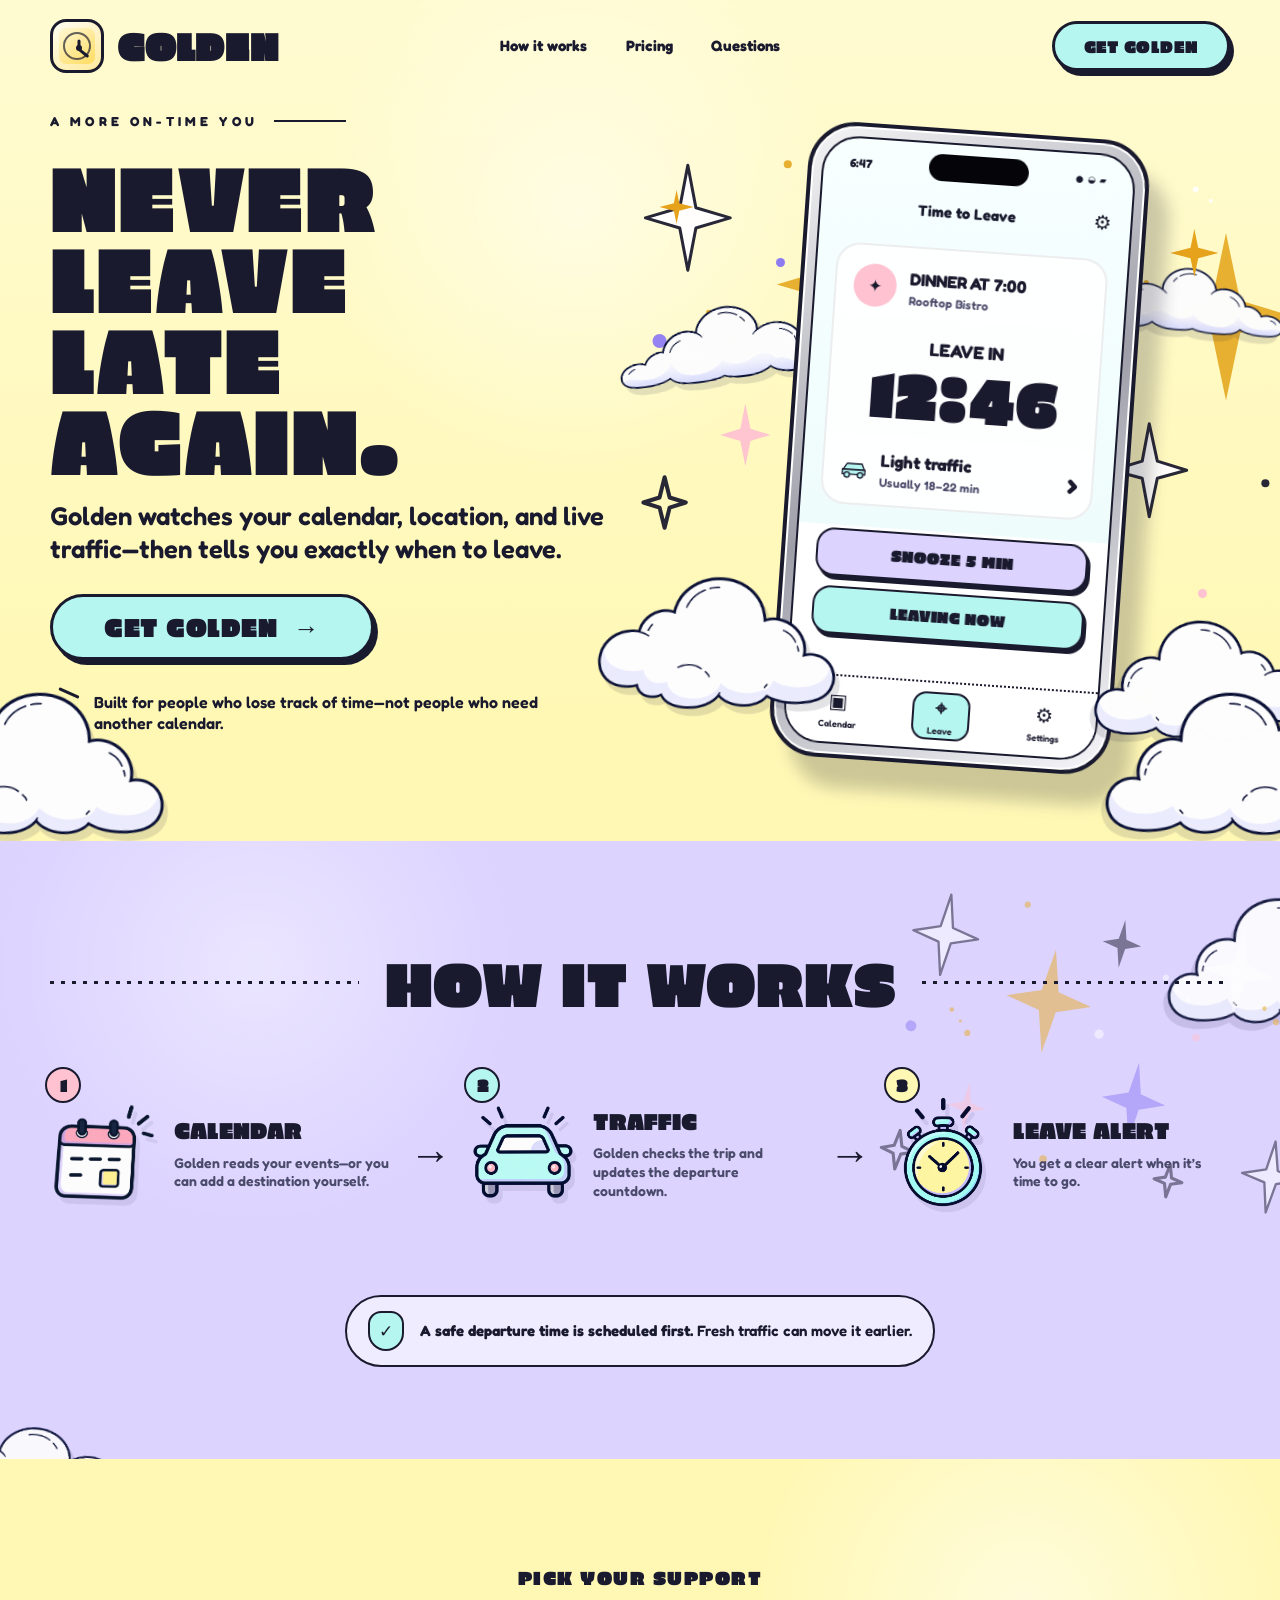
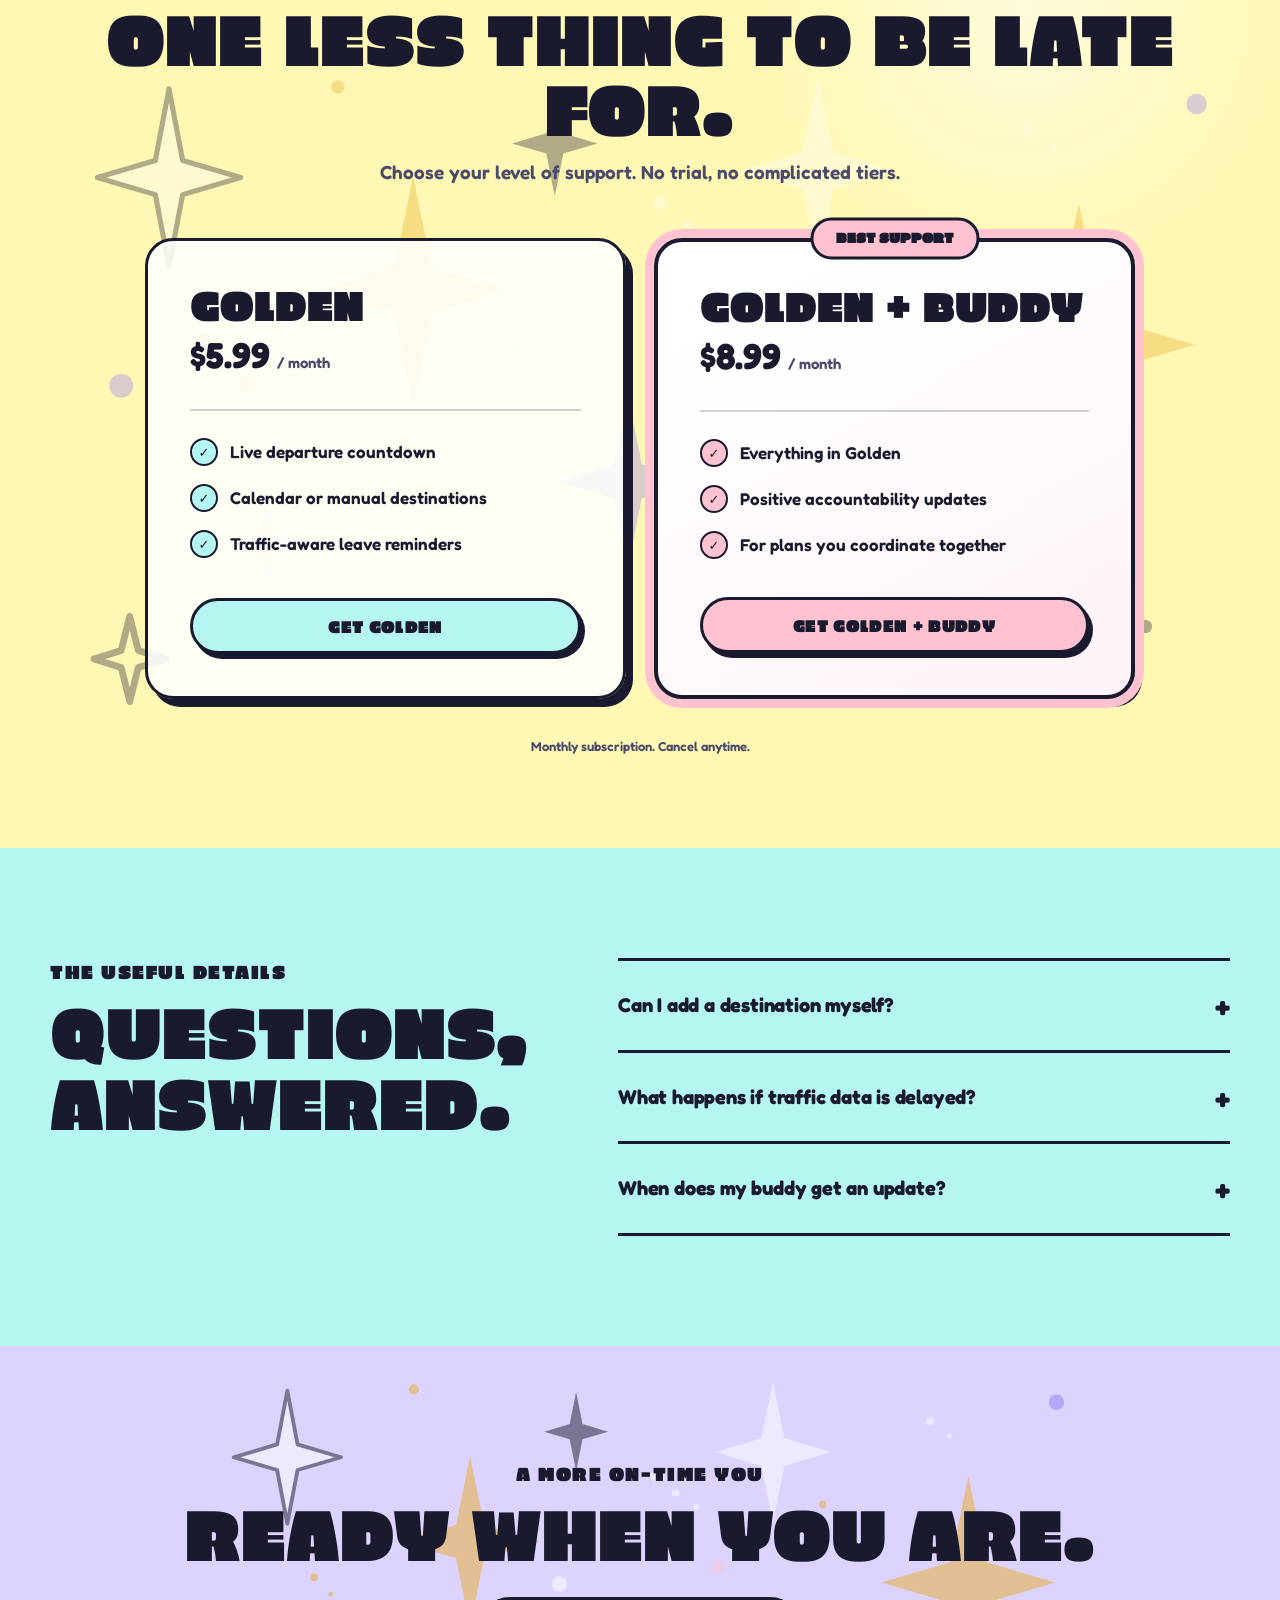
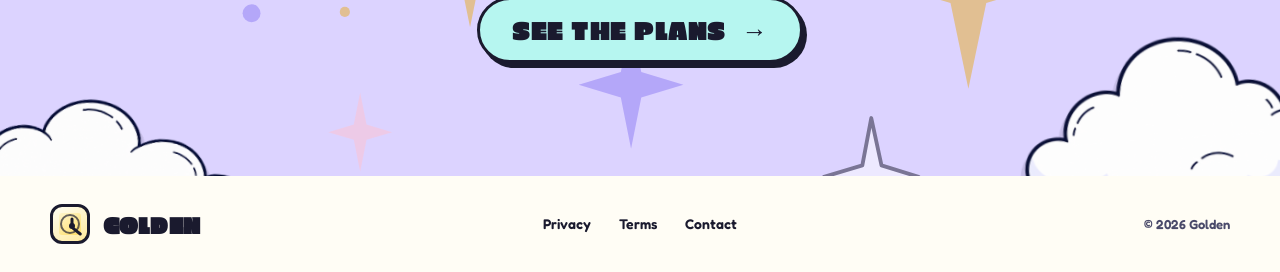
==== index.html @ 38d4b63b "Launch redesigned Golden website with web checkout" ====
<!doctype html>
<html lang="en">
  <head>
    <meta charset="UTF-8" />
    <meta name="viewport" content="width=device-width, initial-scale=1" />
    <meta
      name="description"
      content="Golden watches your calendar, location, and live traffic—then tells you exactly when to leave."
    />
    <meta name="theme-color" content="#fff8b5" />
    <meta property="og:title" content="Golden — Never leave late again" />
    <meta
      property="og:description"
      content="A live departure countdown built for people who lose track of time."
    />
    <title>Golden — Never leave late again</title>

    <link rel="preconnect" href="https://fonts.googleapis.com" />
    <link rel="preconnect" href="https://fonts.gstatic.com" crossorigin />
    <link
      href="https://fonts.googleapis.com/css2?family=Erica+One&amp;family=Fredoka:wght@500;600;700&amp;display=swap"
      rel="stylesheet"
    />
    <link rel="stylesheet" href="styles.css" />
  </head>

  <body>
    <a class="skip-link" href="#main">Skip to content</a>

    <header class="hero" id="top">
      <nav class="nav shell" aria-label="Primary navigation">
        <a class="brand" href="#top" aria-label="Golden home">
          <span class="brand-mark" aria-hidden="true">
            <span class="brand-hand brand-hand--hour"></span>
            <span class="brand-hand brand-hand--minute"></span>
            <span class="brand-pin"></span>
          </span>
          <span>Golden</span>
        </a>

        <div class="nav-links">
          <a href="#how">How it works</a>
          <a href="#pricing">Pricing</a>
          <a href="#questions">Questions</a>
        </div>

        <a class="button button--small button--mint" href="#pricing">Get Golden</a>
      </nav>

      <div class="hero-layout shell">
        <div class="hero-copy">
          <p class="eyebrow"><span>A more on-time you</span></p>
          <h1>Never leave<br />late again.</h1>
          <p class="hero-deck">
            Golden watches your calendar, location, and live traffic—then tells you exactly when to leave.
          </p>
          <a class="button button--hero button--mint" href="#pricing">
            Get Golden <span aria-hidden="true">→</span>
          </a>
          <p class="hero-note">
            Built for people who lose track of time—not people who need another calendar.
          </p>
        </div>

        <div class="phone-stage" aria-label="Golden departure countdown preview">
          <img class="sparkle-art sparkle-art--hero" src="assets/golden-sparkles.svg" alt="" aria-hidden="true" />
          <span class="spark spark--one" aria-hidden="true"></span>
          <span class="spark spark--two" aria-hidden="true"></span>
          <span class="spark spark--three" aria-hidden="true"></span>
          <span class="spark spark--four" aria-hidden="true"></span>
          <span class="dot dot--one" aria-hidden="true"></span>
          <span class="dot dot--two" aria-hidden="true"></span>

          <img class="cloud-art cloud-art--behind-left" src="assets/mock-cloud-wide.png" alt="" aria-hidden="true" />
          <img class="cloud-art cloud-art--behind-right" src="assets/mock-cloud-wide.png" alt="" aria-hidden="true" />

          <div class="phone">
            <div class="phone-shell">
              <div class="phone-screen">
                <div class="dynamic-island" aria-hidden="true"></div>
                <div class="status-row">
                  <span>6:47</span>
                  <span class="status-icons" aria-hidden="true">● ◒ ▰</span>
                </div>
                <div class="app-title-row">
                  <span></span>
                  <strong>Time to Leave</strong>
                  <span class="gear" aria-hidden="true">⚙</span>
                </div>

                <div class="event-row">
                  <span class="event-icon" aria-hidden="true">✦</span>
                  <span>
                    <strong>Dinner at 7:00</strong>
                    <small>Rooftop Bistro</small>
                  </span>
                </div>

                <div class="countdown">
                  <span>Leave in</span>
                  <strong>12:46</strong>
                </div>

                <div class="traffic-row">
                  <svg viewBox="0 0 48 32" aria-hidden="true">
                    <path d="M8 18h32l-4-9H14l-6 9Z" />
                    <path d="M7 18h34v7H7z" />
                    <circle cx="14" cy="26" r="4" />
                    <circle cx="34" cy="26" r="4" />
                  </svg>
                  <span><strong>Light traffic</strong><small>Usually 18–22 min</small></span>
                  <b aria-hidden="true">›</b>
                </div>

                <button class="phone-action phone-action--lavender" type="button">Snooze 5 min</button>
                <button class="phone-action phone-action--mint" type="button">Leaving now</button>

                <div class="app-tabs" aria-hidden="true">
                  <span>▣<small>Calendar</small></span>
                  <span class="active">⌖<small>Leave</small></span>
                  <span>⚙<small>Settings</small></span>
                </div>
              </div>
            </div>
          </div>

          <img class="cloud-art cloud-art--front-left" src="assets/mock-cloud-puffy.png" alt="" aria-hidden="true" />
          <img class="cloud-art cloud-art--front-right" src="assets/mock-cloud-puffy.png" alt="" aria-hidden="true" />
        </div>
      </div>

      <img class="cloud-art cloud-art--hero-edge-left" src="assets/mock-cloud-puffy.png" alt="" aria-hidden="true" />
      <img class="cloud-art cloud-art--hero-edge-right" src="assets/mock-cloud-puffy.png" alt="" aria-hidden="true" />
      <img class="cloud-bank cloud-bank--hero" src="assets/mock-cloud-bank.png" alt="" aria-hidden="true" />
    </header>

    <main id="main">
      <section class="how" id="how" aria-labelledby="how-title">
        <img class="sparkle-art sparkle-art--how" src="assets/golden-sparkles.svg" alt="" aria-hidden="true" />
        <img class="cloud-art cloud-art--how-left" src="assets/mock-cloud-wide.png" alt="" aria-hidden="true" />
        <img class="cloud-art cloud-art--how-right" src="assets/mock-cloud-puffy.png" alt="" aria-hidden="true" />
        <div class="shell">
          <div class="section-heading">
            <span class="rule"></span>
            <h2 id="how-title">How it works</h2>
            <span class="rule"></span>
          </div>

          <div class="timeline">
            <article class="timeline-step">
              <span class="step-number step-number--pink">1</span>
              <img class="step-icon" src="assets/how-calendar.png" alt="" aria-hidden="true" />
              <div>
                <h3>Calendar</h3>
                <p>Golden reads your events—or you can add a destination yourself.</p>
              </div>
            </article>

            <span class="timeline-arrow" aria-hidden="true">→</span>

            <article class="timeline-step">
              <span class="step-number step-number--mint">2</span>
              <img class="step-icon" src="assets/how-traffic.png" alt="" aria-hidden="true" />
              <div>
                <h3>Traffic</h3>
                <p>Golden checks the trip and updates the departure countdown.</p>
              </div>
            </article>

            <span class="timeline-arrow" aria-hidden="true">→</span>

            <article class="timeline-step">
              <span class="step-number step-number--yellow">3</span>
              <img class="step-icon" src="assets/how-leave-alert.png" alt="" aria-hidden="true" />
              <div>
                <h3>Leave alert</h3>
                <p>You get a clear alert when it’s time to go.</p>
              </div>
            </article>
          </div>

          <div class="safety-note">
            <span class="shield" aria-hidden="true">✓</span>
            <p><strong>A safe departure time is scheduled first.</strong> Fresh traffic can move it earlier.</p>
          </div>
        </div>
      </section>

      <section class="pricing" id="pricing" aria-labelledby="pricing-title">
        <img class="sparkle-art sparkle-art--pricing" src="assets/golden-sparkles.svg" alt="" aria-hidden="true" />
        <div class="shell">
          <p class="section-kicker">Pick your support</p>
          <h2 id="pricing-title">One less thing to be late for.</h2>
          <p class="pricing-intro">Choose your level of support. No trial, no complicated tiers.</p>

          <div class="plans">
            <article class="plan">
              <div>
                <p class="plan-name">Golden</p>
                <p class="plan-price"><strong>$5.99</strong><span>/ month</span></p>
              </div>
              <ul>
                <li><span>✓</span>Live departure countdown</li>
                <li><span>✓</span>Calendar or manual destinations</li>
                <li><span>✓</span>Traffic-aware leave reminders</li>
              </ul>
              <a
                class="button button--plan"
                href="https://pay.rev.cat/iuofkfysnglvqzpz/?package_id=golden_monthly&amp;hide_back_button=true"
                target="_blank"
                rel="noopener noreferrer"
              >Get Golden</a>
            </article>

            <article class="plan plan--buddy">
              <span class="plan-badge">Best support</span>
              <div>
                <p class="plan-name">Golden + Buddy</p>
                <p class="plan-price"><strong>$8.99</strong><span>/ month</span></p>
              </div>
              <ul>
                <li><span>✓</span>Everything in Golden</li>
                <li><span>✓</span>Positive accountability updates</li>
                <li><span>✓</span>For plans you coordinate together</li>
              </ul>
              <a
                class="button button--plan button--pink"
                href="https://pay.rev.cat/iuofkfysnglvqzpz/?package_id=buddy_monthly&amp;hide_back_button=true"
                target="_blank"
                rel="noopener noreferrer"
              >Get Golden + Buddy</a>
            </article>
          </div>

          <p class="billing-note">Monthly subscription. Cancel anytime.</p>
        </div>
      </section>

      <section class="questions" id="questions" aria-labelledby="questions-title">
        <div class="shell questions-layout">
          <div>
            <p class="section-kicker">The useful details</p>
            <h2 id="questions-title">Questions, answered.</h2>
          </div>
          <div class="faq-list">
            <details>
              <summary>Can I add a destination myself?<span>+</span></summary>
              <p>Yes. Use a calendar event or enter your next destination manually.</p>
            </details>
            <details>
              <summary>What happens if traffic data is delayed?<span>+</span></summary>
              <p>Golden schedules a safe departure time first, then moves it earlier when fresher traffic calls for more time.</p>
            </details>
            <details>
              <summary>When does my buddy get an update?<span>+</span></summary>
              <p>Buddy updates are designed for plans you’re coordinating together—not every solo trip on your calendar.</p>
            </details>
          </div>
        </div>
      </section>

      <section class="final-cta" aria-labelledby="final-title">
        <img class="sparkle-art sparkle-art--cta" src="assets/golden-sparkles.svg" alt="" aria-hidden="true" />
        <img class="cloud-art cloud-art--cta-left" src="assets/mock-cloud-wide.png" alt="" aria-hidden="true" />
        <img class="cloud-art cloud-art--cta-right" src="assets/mock-cloud-puffy.png" alt="" aria-hidden="true" />
        <div class="shell final-cta-inner">
          <p class="section-kicker">A more on-time you</p>
          <h2 id="final-title">Ready when you are.</h2>
          <a class="button button--hero button--mint" href="#pricing">See the plans <span aria-hidden="true">→</span></a>
        </div>
      </section>
    </main>

    <footer>
      <div class="shell footer-row">
        <a class="brand brand--footer" href="#top" aria-label="Golden home">
          <span class="brand-mark" aria-hidden="true">
            <span class="brand-hand brand-hand--hour"></span>
            <span class="brand-hand brand-hand--minute"></span>
            <span class="brand-pin"></span>
          </span>
          <span>Golden</span>
        </a>
        <div class="footer-links">
          <a href="https://golden-api-production-1f42.up.railway.app/privacy">Privacy</a>
          <a href="https://golden-api-production-1f42.up.railway.app/terms">Terms</a>
          <a href="mailto:hello@kijuki.com">Contact</a>
        </div>
        <p>© 2026 Golden</p>
      </div>
    </footer>
  </body>
</html>
---- styles.css ----
:root {
  --ink: #1a1a2e;
  --ink-soft: #4a4a6a;
  --yellow: #fff8b5;
  --lavender: #dcd3ff;
  --mint: #b6f6f0;
  --pink: #ffc2d1;
  --paper: #fffdf5;
  --white: #ffffff;
  --border: 3px solid var(--ink);
  --shadow: 7px 8px 0 var(--ink);
  --shadow-small: 4px 5px 0 var(--ink);
  --display: "Erica One", sans-serif;
  --body: "Fredoka", system-ui, -apple-system, BlinkMacSystemFont, "Segoe UI", sans-serif;
  --shell: min(1180px, calc(100% - 40px));
}

* {
  box-sizing: border-box;
}

html {
  scroll-behavior: smooth;
}

body {
  margin: 0;
  color: var(--ink);
  background: var(--paper);
  font-family: var(--body);
  font-size: 17px;
  font-weight: 600;
  line-height: 1.45;
  overflow-x: hidden;
}

a {
  color: inherit;
  text-decoration: none;
}

button,
a {
  -webkit-tap-highlight-color: transparent;
}

.shell {
  width: var(--shell);
  margin-inline: auto;
}

.skip-link {
  position: fixed;
  z-index: 100;
  top: 10px;
  left: 10px;
  padding: 10px 14px;
  border: var(--border);
  border-radius: 12px;
  background: var(--white);
  transform: translateY(-180%);
}

.skip-link:focus {
  transform: translateY(0);
}

.hero {
  position: relative;
  min-height: 760px;
  overflow: hidden;
  background:
    radial-gradient(circle at 45% 25%, rgba(255, 255, 255, 0.48), transparent 28%),
    linear-gradient(180deg, #fffbd1 0%, var(--yellow) 84%);
}

.nav {
  position: relative;
  z-index: 20;
  display: grid;
  grid-template-columns: 1fr auto 1fr;
  align-items: center;
  gap: 28px;
  min-height: 92px;
}

.brand {
  display: inline-flex;
  align-items: center;
  gap: 13px;
  width: fit-content;
  font-family: var(--display);
  font-size: clamp(25px, 3vw, 38px);
  line-height: 1;
  letter-spacing: 0.02em;
  text-transform: uppercase;
}

.brand-mark {
  position: relative;
  display: inline-block;
  width: 54px;
  height: 54px;
  flex: 0 0 auto;
  border: var(--border);
  border-radius: 16px;
  background: linear-gradient(145deg, #fffbe0 5%, #ffd954 95%);
  box-shadow: inset 0 0 0 6px rgba(255, 255, 255, 0.45);
}

.brand-mark::after {
  content: "";
  position: absolute;
  inset: 10px;
  border: 2px solid rgba(26, 26, 46, 0.68);
  border-radius: 50%;
}

.brand-hand {
  position: absolute;
  z-index: 2;
  left: 26px;
  top: 26px;
  height: 3px;
  border-radius: 999px;
  background: var(--ink);
  transform-origin: 0 50%;
}

.brand-hand--hour {
  width: 10px;
  transform: rotate(-90deg);
}

.brand-hand--minute {
  width: 12px;
  transform: rotate(38deg);
}

.brand-pin {
  position: absolute;
  z-index: 3;
  left: 23px;
  top: 23px;
  width: 6px;
  height: 6px;
  border-radius: 50%;
  background: var(--ink);
}

.nav-links {
  display: flex;
  gap: clamp(20px, 3vw, 42px);
  font-size: 15px;
  font-weight: 700;
}

.nav-links a {
  position: relative;
}

.nav-links a::after {
  content: "";
  position: absolute;
  left: 0;
  right: 100%;
  bottom: -5px;
  height: 3px;
  background: var(--ink);
  transition: right 180ms ease;
}

.nav-links a:hover::after,
.nav-links a:focus-visible::after {
  right: 0;
}

.nav > .button {
  justify-self: end;
}

.button {
  display: inline-flex;
  align-items: center;
  justify-content: center;
  gap: 16px;
  border: var(--border);
  border-radius: 999px;
  box-shadow: var(--shadow-small);
  font-family: var(--display);
  font-weight: 400;
  letter-spacing: 0.02em;
  line-height: 1;
  text-align: center;
  text-transform: uppercase;
  transition: transform 160ms ease, box-shadow 160ms ease;
}

.button span[aria-hidden="true"] {
  display: inline-block;
  transition: translate 180ms ease;
}

.button:hover,
.button:focus-visible {
  transform: translate(3px, 3px);
  box-shadow: 1px 2px 0 var(--ink);
}

.button:hover span[aria-hidden="true"],
.button:focus-visible span[aria-hidden="true"] {
  translate: 4px 0;
}

.button--small {
  min-width: 178px;
  min-height: 50px;
  padding: 12px 22px;
  font-size: 17px;
}

.button--hero {
  min-width: 324px;
  min-height: 66px;
  padding: 17px 32px;
  font-size: clamp(20px, 2vw, 27px);
}

.button--mint {
  background: var(--mint);
}

.hero-layout {
  position: relative;
  z-index: 5;
  display: grid;
  grid-template-columns: minmax(0, 0.94fr) minmax(430px, 0.96fr);
  align-items: center;
  gap: 28px;
  min-height: 620px;
  padding-block: 20px 88px;
}

.hero-copy {
  position: relative;
  z-index: 4;
  padding-bottom: 20px;
}

.eyebrow {
  display: flex;
  align-items: center;
  gap: 16px;
  margin: 0 0 23px;
  font-size: 13px;
  font-weight: 700;
  letter-spacing: 0.32em;
  text-transform: uppercase;
}

.eyebrow::after {
  content: "";
  width: 72px;
  height: 2px;
  background: var(--ink);
}

h1,
h2,
h3,
p {
  margin-top: 0;
}

h1,
h2,
.section-kicker,
.plan-name {
  font-family: var(--display);
  font-weight: 400;
  text-transform: uppercase;
}

h1 {
  max-width: 700px;
  margin-bottom: 22px;
  font-size: clamp(61px, 7.2vw, 102px);
  letter-spacing: 0.005em;
  line-height: 0.88;
}

.hero-deck {
  max-width: 560px;
  margin-bottom: 28px;
  font-size: clamp(19px, 2vw, 27px);
  line-height: 1.28;
}

.hero-note {
  position: relative;
  max-width: 460px;
  margin: 32px 0 0 44px;
  font-size: 16px;
  line-height: 1.3;
}

.hero-note::before,
.hero-note::after {
  content: "";
  position: absolute;
  left: -37px;
  width: 22px;
  height: 3px;
  border-radius: 999px;
  background: var(--ink);
  transform-origin: right center;
}

.hero-note::before {
  top: 4px;
  transform: rotate(24deg);
}

.hero-note::after {
  top: 17px;
  transform: rotate(-8deg);
}

.phone-stage {
  position: relative;
  align-self: stretch;
  min-height: 570px;
}

.cloud-art,
.sparkle-art {
  position: absolute;
  display: block;
  height: auto;
  pointer-events: none;
  user-select: none;
}

.cloud-art {
  z-index: 3;
  filter: drop-shadow(5px 7px 0 rgba(26, 26, 46, 0.12));
}

.sparkle-art {
  z-index: 2;
}

.sparkle-art--hero {
  inset: 18px -100px auto -45px;
  width: calc(100% + 145px);
  opacity: 0.94;
}

.cloud-art--behind-left {
  top: 170px;
  left: -7%;
  width: 235px;
  transform: rotate(-7deg);
  animation: cloud-sweep-left 10s cubic-bezier(0.45, 0, 0.55, 1) -1s infinite;
}

.cloud-art--behind-right {
  top: 135px;
  right: -11%;
  width: 205px;
  transform: scaleX(-1) rotate(-5deg);
  animation: cloud-sweep-right 12s cubic-bezier(0.45, 0, 0.55, 1) -6s infinite;
}

.cloud-art--front-left {
  z-index: 11;
  bottom: 18px;
  left: -12%;
  width: 280px;
  transform: rotate(4deg);
  animation: cloud-sweep-front-left 9s cubic-bezier(0.45, 0, 0.55, 1) -3s infinite;
}

.cloud-art--front-right {
  z-index: 11;
  right: -17%;
  bottom: -12px;
  width: 255px;
  transform: scaleX(-1) rotate(3deg);
  animation: cloud-sweep-front-right 11s cubic-bezier(0.45, 0, 0.55, 1) -8s infinite;
}

.cloud-art--hero-edge-left,
.cloud-art--hero-edge-right {
  z-index: 7;
  bottom: -24px;
  width: 305px;
}

.cloud-art--hero-edge-left {
  left: -115px;
  transform: rotate(6deg);
  animation: cloud-edge-in-left 13s cubic-bezier(0.45, 0, 0.55, 1) -4s infinite;
}

.cloud-art--hero-edge-right {
  right: -105px;
  transform: scaleX(-1) rotate(5deg);
  animation: cloud-edge-in-right 15s cubic-bezier(0.45, 0, 0.55, 1) -10s infinite;
}

.phone {
  --phone-scroll-rotate: -4deg;
  --phone-scroll-y: -52px;
  --phone-scroll-scale: 0.965;
  position: absolute;
  z-index: 8;
  top: 18px;
  left: 50%;
  width: 342px;
  transform: translateX(-44%) rotate(4deg);
}

.phone-shell {
  padding: 10px;
  border: 4px solid var(--ink);
  border-radius: 48px;
  background: linear-gradient(145deg, #f5f5f7, #9d9ea8 50%, #f7f7fa);
  box-shadow: inset 0 0 0 2px #fff, 22px 30px 16px rgba(26, 26, 46, 0.22);
}

.phone-screen {
  position: relative;
  min-height: 608px;
  overflow: hidden;
  border: 2px solid var(--ink);
  border-radius: 37px;
  background: linear-gradient(#f7ffff 0%, #effcfc 64%, #fff 64%);
  padding: 16px 19px 0;
}

.dynamic-island {
  position: absolute;
  z-index: 4;
  top: 10px;
  left: 50%;
  width: 100px;
  height: 27px;
  border-radius: 999px;
  background: #050509;
  transform: translateX(-50%);
}

.status-row,
.app-title-row,
.event-row,
.traffic-row,
.app-tabs {
  display: flex;
  align-items: center;
}

.status-row {
  justify-content: space-between;
  padding: 0 7px 20px;
  font-size: 12px;
  font-weight: 700;
}

.status-icons {
  font-size: 9px;
  letter-spacing: 1px;
}

.app-title-row {
  justify-content: space-between;
  padding-bottom: 22px;
  font-size: 15px;
}

.gear {
  font-size: 20px;
}

.event-row {
  gap: 13px;
  padding: 18px 17px 8px;
  border: 2px solid rgba(26, 26, 46, 0.08);
  border-bottom: 0;
  border-radius: 24px 24px 0 0;
  background: rgba(255, 255, 255, 0.88);
}

.event-icon {
  display: grid;
  width: 43px;
  height: 43px;
  flex: 0 0 auto;
  place-items: center;
  border-radius: 50%;
  background: var(--pink);
}

.event-row strong,
.event-row small,
.traffic-row strong,
.traffic-row small {
  display: block;
}

.event-row strong {
  font-size: 17px;
  text-transform: uppercase;
}

.event-row small,
.traffic-row small {
  color: var(--ink-soft);
  font-size: 12px;
}

.countdown {
  padding: 17px 18px 12px;
  border-inline: 2px solid rgba(26, 26, 46, 0.08);
  background: rgba(255, 255, 255, 0.88);
  text-align: center;
}

.countdown span,
.countdown strong {
  display: block;
  text-transform: uppercase;
}

.countdown span {
  font-size: 18px;
  font-weight: 700;
}

.countdown strong {
  font-family: var(--display);
  font-size: 65px;
  font-weight: 400;
  line-height: 1;
}

.traffic-row {
  gap: 10px;
  margin-bottom: 14px;
  padding: 13px 14px;
  border: 2px solid rgba(26, 26, 46, 0.08);
  border-top: 0;
  border-radius: 0 0 24px 24px;
  background: rgba(255, 255, 255, 0.88);
}

.traffic-row svg {
  width: 32px;
  fill: var(--mint);
  stroke: var(--ink);
  stroke-width: 2;
}

.traffic-row span {
  flex: 1;
}

.traffic-row b {
  font-size: 29px;
  line-height: 1;
}

.phone-action {
  width: 100%;
  min-height: 48px;
  margin-top: 10px;
  border: 2px solid var(--ink);
  border-radius: 18px;
  box-shadow: 3px 4px 0 var(--ink);
  color: var(--ink);
  font-family: var(--display);
  font-size: 16px;
  text-transform: uppercase;
}

.phone-action--lavender {
  background: var(--lavender);
}

.phone-action--mint {
  background: var(--mint);
}

.app-tabs {
  position: absolute;
  right: 0;
  bottom: 0;
  left: 0;
  justify-content: space-around;
  min-height: 68px;
  border-top: 2px dotted var(--ink);
  background: var(--white);
}

.app-tabs span {
  display: grid;
  min-width: 58px;
  min-height: 48px;
  place-items: center;
  border: 2px solid transparent;
  border-radius: 14px;
  font-size: 20px;
}

.app-tabs span.active {
  border-color: var(--ink);
  background: var(--mint);
}

.app-tabs small {
  display: block;
  font-size: 9px;
}

.cloud {
  --cloud-scale: 1;
  position: absolute;
  z-index: 3;
  width: calc(168px * var(--cloud-scale));
  height: calc(61px * var(--cloud-scale));
  border: var(--border);
  border-radius: 999px;
  background: var(--white);
  box-shadow: inset 0 -7px 0 rgba(220, 211, 255, 0.25);
}

.cloud::before,
.cloud::after {
  content: "";
  position: absolute;
  border: var(--border);
  border-bottom: 0;
  border-radius: 999px 999px 0 0;
  background: var(--white);
}

.cloud::before {
  left: 18%;
  top: -56%;
  width: 44%;
  height: 72%;
}

.cloud::after {
  right: 13%;
  top: -38%;
  width: 35%;
  height: 54%;
}

.cloud--behind-left {
  --cloud-scale: 0.84;
  top: 190px;
  left: 3%;
  transform: rotate(-4deg);
}

.cloud--behind-right {
  --cloud-scale: 0.72;
  top: 143px;
  right: -6%;
  transform: rotate(6deg);
}

.cloud--front-left {
  --cloud-scale: 1.17;
  z-index: 11;
  bottom: 50px;
  left: -10%;
  transform: rotate(3deg);
}

.cloud--front-right {
  --cloud-scale: 0.95;
  z-index: 11;
  right: -9%;
  bottom: 13px;
  transform: rotate(-4deg);
}

.spark {
  position: absolute;
  z-index: 4;
  width: 34px;
  aspect-ratio: 1;
  background: #e6a21a;
  clip-path: polygon(50% 0, 58% 39%, 100% 50%, 58% 61%, 50% 100%, 42% 61%, 0 50%, 42% 39%);
  animation: twinkle 3.5s ease-in-out infinite;
}

.spark--one {
  top: 78px;
  left: 2%;
}

.spark--two {
  top: 117px;
  right: 2%;
  width: 48px;
  animation-delay: -1.1s;
}

.spark--three {
  right: 12%;
  bottom: 42px;
  width: 28px;
  animation-delay: -2s;
}

.spark--four {
  bottom: 116px;
  left: 10%;
  width: 20px;
  background: var(--lavender);
  animation-delay: -0.4s;
}

.dot {
  position: absolute;
  z-index: 3;
  width: 9px;
  height: 9px;
  border-radius: 50%;
  background: #8d7cf1;
}

.dot--one {
  top: 146px;
  left: 22%;
}

.dot--two {
  right: 4%;
  bottom: 155px;
  background: var(--pink);
}

.cloud-bank {
  position: absolute;
  z-index: 4;
  right: -5%;
  bottom: -74px;
  width: 110%;
  height: 176px;
  object-fit: cover;
  object-position: top center;
  pointer-events: none;
  user-select: none;
  animation: cloud-bank-swell 18s cubic-bezier(0.45, 0, 0.55, 1) -7s infinite;
}

.how {
  position: relative;
  padding: 110px 0 92px;
  overflow: hidden;
  background:
    radial-gradient(circle at 20% 20%, rgba(255, 255, 255, 0.42), transparent 23%),
    var(--lavender);
}

.how > .shell,
.pricing > .shell,
.questions > .shell {
  position: relative;
  z-index: 3;
}

.sparkle-art--how {
  top: 55px;
  right: -145px;
  width: 560px;
  opacity: 0.5;
  transform: rotate(8deg);
}

.cloud-art--how-left,
.cloud-art--how-right {
  z-index: 1;
  width: 270px;
  opacity: 0.92;
}

.cloud-art--how-left {
  bottom: -75px;
  left: -105px;
  transform: rotate(5deg);
  animation: cloud-sweep-left 16s cubic-bezier(0.45, 0, 0.55, 1) -10s infinite;
}

.cloud-art--how-right {
  top: 30px;
  right: -135px;
  transform: scaleX(-1) rotate(5deg);
  animation: cloud-sweep-right 14s cubic-bezier(0.45, 0, 0.55, 1) -4s infinite;
}

.section-heading {
  display: grid;
  grid-template-columns: 1fr auto 1fr;
  align-items: center;
  gap: 26px;
  margin-bottom: 54px;
}

.section-heading h2 {
  margin: 0;
  font-size: clamp(38px, 5vw, 62px);
  line-height: 1;
}

.rule {
  height: 3px;
  background: repeating-linear-gradient(90deg, var(--ink) 0 4px, transparent 4px 11px);
}

.timeline {
  display: grid;
  grid-template-columns: 1fr auto 1fr auto 1fr;
  align-items: center;
  gap: 18px;
}

.timeline-step {
  position: relative;
  display: grid;
  grid-template-columns: 108px 1fr;
  align-items: center;
  gap: 16px;
  min-height: 170px;
}

.timeline-step h3 {
  margin: 0 0 7px;
  font-family: var(--display);
  font-size: 23px;
  font-weight: 400;
  text-transform: uppercase;
}

.timeline-step p {
  margin: 0;
  color: var(--ink-soft);
  font-size: 14px;
  line-height: 1.35;
}

.step-number {
  position: absolute;
  z-index: 2;
  top: 0;
  left: -5px;
  display: grid;
  width: 36px;
  height: 36px;
  place-items: center;
  border: 2px solid var(--ink);
  border-radius: 50%;
  font-family: var(--display);
}

.step-number--pink {
  background: var(--pink);
}

.step-number--mint {
  background: var(--mint);
}

.step-number--yellow {
  background: var(--yellow);
}

.step-icon {
  display: block;
  width: 108px;
  height: 118px;
  object-fit: contain;
  filter: drop-shadow(4px 6px 0 rgba(26, 26, 46, 0.08));
  transition: transform 220ms ease, filter 220ms ease;
}

.timeline-step:hover .step-icon {
  transform: translateY(-5px) rotate(-1.5deg);
  filter: drop-shadow(6px 9px 0 rgba(26,26,46,0.11));
}

.timeline-arrow {
  font-family: var(--display);
  font-size: 42px;
}

.safety-note {
  display: flex;
  align-items: center;
  justify-content: center;
  gap: 16px;
  width: fit-content;
  max-width: 760px;
  margin: 58px auto 0;
  padding: 14px 21px;
  border: 2px solid var(--ink);
  border-radius: 999px;
  background: rgba(255, 255, 255, 0.58);
}

.safety-note p {
  margin: 0;
  font-size: 15px;
}

.shield {
  display: grid;
  width: 36px;
  height: 40px;
  flex: 0 0 auto;
  place-items: center;
  border: 2px solid var(--ink);
  border-radius: 16px 16px 22px 22px;
  background: var(--mint);
}

.pricing {
  position: relative;
  padding: 105px 0 92px;
  background:
    radial-gradient(circle at 80% 15%, rgba(255, 255, 255, 0.52), transparent 20%),
    var(--yellow);
}

.sparkle-art--pricing {
  top: 170px;
  left: 50%;
  width: min(1240px, 96vw);
  opacity: 0.34;
  transform: translateX(-50%);
}

.section-kicker {
  margin-bottom: 10px;
  font-size: 19px;
  letter-spacing: 0.08em;
  text-align: center;
}

.pricing h2,
.questions h2,
.final-cta h2 {
  margin-bottom: 16px;
  font-size: clamp(42px, 5.6vw, 72px);
  line-height: 0.98;
}

.pricing h2,
.pricing-intro {
  text-align: center;
}

.pricing-intro {
  max-width: 620px;
  margin: 0 auto 52px;
  color: var(--ink-soft);
  font-size: 19px;
}

.plans {
  display: grid;
  grid-template-columns: repeat(2, minmax(0, 1fr));
  gap: 28px;
  max-width: 990px;
  margin-inline: auto;
}

.plan {
  position: relative;
  display: flex;
  flex-direction: column;
  min-height: 440px;
  padding: 42px;
  border: var(--border);
  border-radius: 28px;
  background: rgba(255, 255, 255, 0.86);
  box-shadow: var(--shadow);
  transition: transform 220ms ease, box-shadow 220ms ease;
}

.plan:hover {
  transform: translateY(-6px);
  box-shadow: 9px 12px 0 var(--ink);
}

.plan--buddy {
  border-width: 4px;
  background: linear-gradient(150deg, #fff 15%, #fff3f7 100%);
  box-shadow: 0 0 0 9px var(--pink), var(--shadow);
}

.plan-badge {
  position: absolute;
  top: 0;
  left: 50%;
  padding: 8px 23px;
  border: var(--border);
  border-radius: 999px;
  background: var(--pink);
  font-family: var(--display);
  font-size: 14px;
  text-transform: uppercase;
  transform: translate(-50%, -58%);
}

.plan-name {
  margin-bottom: 4px;
  font-size: clamp(28px, 3.3vw, 42px);
  line-height: 1;
}

.plan-price {
  display: flex;
  align-items: baseline;
  gap: 7px;
  margin-bottom: 28px;
}

.plan-price strong {
  font-size: 36px;
}

.plan-price span {
  color: var(--ink-soft);
  font-size: 15px;
}

.plan ul {
  display: grid;
  gap: 18px;
  margin: 0 0 38px;
  padding: 27px 0 0;
  border-top: 2px solid rgba(26, 26, 46, 0.2);
  list-style: none;
}

.plan li {
  display: flex;
  align-items: center;
  gap: 12px;
}

.plan li span {
  display: grid;
  width: 28px;
  height: 28px;
  flex: 0 0 auto;
  place-items: center;
  border: 2px solid var(--ink);
  border-radius: 50%;
  background: var(--mint);
  font-size: 13px;
}

.plan--buddy li span {
  background: var(--pink);
}

.button--plan {
  min-height: 56px;
  margin-top: auto;
  padding: 14px 18px;
  background: var(--mint);
  font-size: 17px;
}

.button--pink {
  background: var(--pink);
}

.billing-note {
  margin: 38px 0 0;
  color: var(--ink-soft);
  font-size: 13px;
  text-align: center;
}

.questions {
  padding: 110px 0;
  background: var(--mint);
}

.questions-layout {
  display: grid;
  grid-template-columns: 0.75fr 1.25fr;
  align-items: start;
  gap: 90px;
}

.questions .section-kicker {
  text-align: left;
}

.faq-list {
  border-top: var(--border);
}

.faq-list details {
  border-bottom: var(--border);
}

.faq-list summary {
  display: flex;
  align-items: center;
  justify-content: space-between;
  gap: 20px;
  padding: 25px 0;
  cursor: pointer;
  font-family: var(--body);
  font-size: 20px;
  font-weight: 700;
  letter-spacing: -0.01em;
  line-height: 1.25;
  list-style: none;
}

.faq-list summary::-webkit-details-marker {
  display: none;
}

.faq-list summary span {
  font-family: var(--body);
  font-size: 31px;
  transition: transform 180ms ease;
}

.faq-list details[open] summary span {
  transform: rotate(45deg);
}

.faq-list p {
  max-width: 650px;
  margin: -6px 0 25px;
  color: var(--ink-soft);
}

.faq-list details[open] p {
  animation: faq-answer-in 240ms ease-out both;
}

.final-cta {
  position: relative;
  min-height: 430px;
  overflow: hidden;
  background: var(--lavender);
}

.final-cta-inner {
  position: relative;
  z-index: 4;
  display: flex;
  min-height: 430px;
  flex-direction: column;
  align-items: center;
  justify-content: center;
  text-align: center;
}

.final-cta h2 {
  margin-bottom: 29px;
}

.sparkle-art--cta {
  top: 0;
  left: 50%;
  width: min(920px, 90vw);
  opacity: 0.5;
  transform: translateX(-50%);
}

.cloud-art--cta-left,
.cloud-art--cta-right {
  z-index: 2;
  bottom: -70px;
  width: 370px;
}

.cloud-art--cta-left {
  left: -100px;
  transform: rotate(5deg);
  animation: cloud-sweep-left 17s cubic-bezier(0.45, 0, 0.55, 1) -6s infinite;
}

.cloud-art--cta-right {
  right: -85px;
  transform: scaleX(-1) rotate(4deg);
  animation: cloud-sweep-right 15s cubic-bezier(0.45, 0, 0.55, 1) -11s infinite;
}

footer {
  padding: 28px 0;
  background: var(--paper);
}

.footer-row {
  display: grid;
  grid-template-columns: 1fr auto 1fr;
  align-items: center;
  gap: 24px;
}

.brand--footer {
  font-size: 23px;
}

.brand--footer .brand-mark {
  width: 40px;
  height: 40px;
  border-radius: 12px;
}

.brand--footer .brand-mark::after {
  inset: 7px;
}

.brand--footer .brand-hand {
  left: 19px;
  top: 19px;
}

.brand--footer .brand-pin {
  left: 16px;
  top: 16px;
}

.footer-links {
  display: flex;
  gap: 28px;
  font-size: 14px;
}

.footer-row > p {
  justify-self: end;
  margin: 0;
  color: var(--ink-soft);
  font-size: 13px;
}

@keyframes twinkle {
  0%, 100% {
    opacity: 0.45;
    transform: rotate(0deg) scale(0.78);
  }
  50% {
    opacity: 1;
    transform: rotate(25deg) scale(1.08);
  }
}

@keyframes cloud-sweep-left {
  0%, 100% {
    opacity: 0.28;
    translate: -82px 26px;
    scale: 0.88;
  }
  45%, 58% {
    opacity: 1;
    translate: 24px -17px;
    scale: 1.04;
  }
}

@keyframes cloud-sweep-right {
  0%, 100% {
    opacity: 0.3;
    translate: 88px 20px;
    scale: 0.9;
  }
  42%, 60% {
    opacity: 1;
    translate: -26px -19px;
    scale: 1.05;
  }
}

@keyframes cloud-sweep-front-left {
  0%, 100% {
    opacity: 0.5;
    translate: -112px 42px;
    scale: 0.9;
  }
  44%, 62% {
    opacity: 1;
    translate: 27px -23px;
    scale: 1.07;
  }
}

@keyframes cloud-sweep-front-right {
  0%, 100% {
    opacity: 0.5;
    translate: 118px 38px;
    scale: 0.91;
  }
  40%, 59% {
    opacity: 1;
    translate: -31px -21px;
    scale: 1.06;
  }
}

@keyframes cloud-edge-in-left {
  0%, 100% {
    opacity: 0.45;
    translate: -125px 35px;
    scale: 0.92;
  }
  46%, 63% {
    opacity: 1;
    translate: 18px -13px;
    scale: 1.04;
  }
}

@keyframes cloud-edge-in-right {
  0%, 100% {
    opacity: 0.45;
    translate: 130px 34px;
    scale: 0.92;
  }
  43%, 61% {
    opacity: 1;
    translate: -20px -15px;
    scale: 1.04;
  }
}

@keyframes cloud-bank-swell {
  0%, 100% {
    translate: -2.5% 12px;
    scale: 1 0.94;
  }
  48%, 60% {
    translate: 2.5% -10px;
    scale: 1.035 1.06;
  }
}

@keyframes hero-rise {
  from {
    opacity: 0;
    translate: 0 18px;
  }
  to {
    opacity: 1;
    translate: 0 0;
  }
}

@keyframes hero-phone-arrive {
  from {
    opacity: 0;
    translate: 0 22px;
  }
  to {
    opacity: 1;
    translate: 0 0;
  }
}

@keyframes countdown-breathe {
  from { scale: 0.99; }
  to { scale: 1.015; }
}

@keyframes phone-scroll-settle {
  from {
    translate: 0 0;
    rotate: 0deg;
    scale: 1;
  }
  to {
    translate: 0 var(--phone-scroll-y);
    rotate: var(--phone-scroll-rotate);
    scale: var(--phone-scroll-scale);
  }
}

@keyframes reveal-up {
  from {
    opacity: 0;
    translate: 0 30px;
  }
  to {
    opacity: 1;
    translate: 0 0;
  }
}

@keyframes reveal-left {
  from {
    opacity: 0;
    translate: -28px 12px;
  }
  to {
    opacity: 1;
    translate: 0 0;
  }
}

@keyframes reveal-right {
  from {
    opacity: 0;
    translate: 28px 12px;
  }
  to {
    opacity: 1;
    translate: 0 0;
  }
}

@keyframes faq-answer-in {
  from {
    opacity: 0;
    translate: 0 -7px;
  }
  to {
    opacity: 1;
    translate: 0 0;
  }
}

@media (prefers-reduced-motion: no-preference) {
  .nav,
  .hero-copy > *,
  .phone-shell {
    animation: hero-rise 640ms cubic-bezier(0.22, 1, 0.36, 1) both;
  }

  .nav { animation-delay: 40ms; }
  .hero-copy > :nth-child(1) { animation-delay: 100ms; }
  .hero-copy > :nth-child(2) { animation-delay: 170ms; }
  .hero-copy > :nth-child(3) { animation-delay: 240ms; }
  .hero-copy > :nth-child(4) { animation-delay: 310ms; }
  .hero-copy > :nth-child(5) { animation-delay: 380ms; }

  .phone-shell {
    animation-name: hero-phone-arrive;
    animation-delay: 210ms;
    animation-duration: 780ms;
  }

  .countdown strong {
    animation: countdown-breathe 2.2s ease-in-out 1s infinite alternate;
    transform-origin: center;
  }
}

@supports (animation-timeline: scroll()) {
  @media (prefers-reduced-motion: no-preference) {
    .phone {
      animation: phone-scroll-settle 1ms linear both;
      animation-timeline: scroll(root block);
      animation-range: 0% 16%;
      will-change: translate, rotate, scale;
    }

    .section-heading,
    .safety-note,
    .pricing .section-kicker,
    .pricing h2,
    .pricing-intro,
    .questions-copy,
    .faq-list,
    .final-cta h2,
    .final-cta .button {
      animation: reveal-up 1ms linear both;
      animation-timeline: view();
      animation-range: entry 5% entry 55%;
    }

    .timeline-step,
    .plan:first-child {
      animation: reveal-left 1ms linear both;
      animation-timeline: view();
      animation-range: entry 5% entry 58%;
    }

    .timeline-step:nth-of-type(2),
    .plan:last-child {
      animation-name: reveal-right;
    }

    .timeline-step:nth-of-type(3) {
      animation-name: reveal-up;
    }
  }
}

@media (max-width: 980px) {
  .nav {
    grid-template-columns: 1fr auto;
  }

  .nav-links {
    display: none;
  }

  .hero-layout {
    grid-template-columns: 1fr 390px;
  }

  h1 {
    font-size: clamp(58px, 8vw, 76px);
  }

  .phone {
    width: 310px;
  }

  .phone-screen {
    min-height: 552px;
  }

  .timeline {
    grid-template-columns: 1fr;
    gap: 12px;
    max-width: 650px;
    margin-inline: auto;
  }

  .timeline-step {
    grid-template-columns: 105px 1fr;
  }

  .timeline-arrow {
    margin: -16px 0 -16px 31px;
    transform: rotate(90deg);
  }
}

@media (max-width: 760px) {
  :root {
    --shell: min(100% - 30px, 620px);
  }

  body {
    font-size: 16px;
  }

  .hero {
    min-height: auto;
  }

  .nav {
    min-height: 78px;
  }

  .brand {
    gap: 8px;
    font-size: 26px;
  }

  .brand-mark {
    width: 42px;
    height: 42px;
    border-radius: 13px;
  }

  .brand-mark::after {
    inset: 8px;
  }

  .brand-hand {
    left: 20px;
    top: 20px;
  }

  .brand-pin {
    left: 17px;
    top: 17px;
  }

  .button--small {
    min-width: 126px;
    min-height: 43px;
    padding: 10px 15px;
    font-size: 14px;
  }

  .hero-layout {
    grid-template-columns: 1fr;
    padding-top: 45px;
    padding-bottom: 75px;
  }

  .hero-copy {
    text-align: left;
  }

  .eyebrow {
    letter-spacing: 0.22em;
  }

  h1 {
    font-size: clamp(58px, 17vw, 84px);
  }

  .hero-deck {
    font-size: 20px;
  }

  .button--hero {
    width: calc(100% - 8px);
    min-width: 0;
  }

  .hero-note {
    margin-left: 39px;
  }

  .phone-stage {
    min-height: 630px;
  }

  .phone {
    --phone-scroll-rotate: -3deg;
    --phone-scroll-y: -30px;
    --phone-scroll-scale: 0.985;
    top: 42px;
    left: 50%;
    width: min(315px, 83vw);
    transform: translateX(-50%) rotate(3deg);
  }

  .cloud--behind-left {
    left: -13%;
  }

  .cloud--behind-right {
    right: -12%;
  }

  .cloud--front-left {
    left: -22%;
  }

  .cloud--front-right {
    right: -17%;
  }

  .how,
  .pricing,
  .questions {
    padding-block: 84px;
  }

  .section-heading {
    gap: 13px;
    margin-bottom: 40px;
  }

  .section-heading h2 {
    font-size: 39px;
    white-space: nowrap;
  }

  .timeline-step {
    min-height: 145px;
  }

  .safety-note {
    align-items: flex-start;
    border-radius: 22px;
  }

  .plans {
    grid-template-columns: 1fr;
    gap: 42px;
  }

  .plan {
    min-height: 0;
    padding: 36px 28px 30px;
  }

  .questions-layout {
    grid-template-columns: 1fr;
    gap: 35px;
  }

  .questions .section-kicker {
    text-align: center;
  }

  .questions h2 {
    text-align: center;
  }

  .footer-row {
    grid-template-columns: 1fr;
    justify-items: center;
  }

  .footer-row > p {
    justify-self: center;
  }
}

@media (max-width: 390px) {
  .brand {
    font-size: 22px;
  }

  .button--small {
    min-width: 112px;
    font-size: 12px;
  }

  h1 {
    font-size: 58px;
  }

  .phone-stage {
    margin-inline: -8px;
  }

  .timeline-step {
    grid-template-columns: 94px 1fr;
    gap: 12px;
  }

  .step-icon {
    width: 86px;
    height: 102px;
  }

  .footer-links {
    gap: 20px;
  }
}

@media (prefers-reduced-motion: reduce) {
  html {
    scroll-behavior: auto;
  }

  *,
  *::before,
  *::after {
    animation-duration: 0.01ms !important;
    animation-iteration-count: 1 !important;
    scroll-behavior: auto !important;
    transition-duration: 0.01ms !important;
  }
}
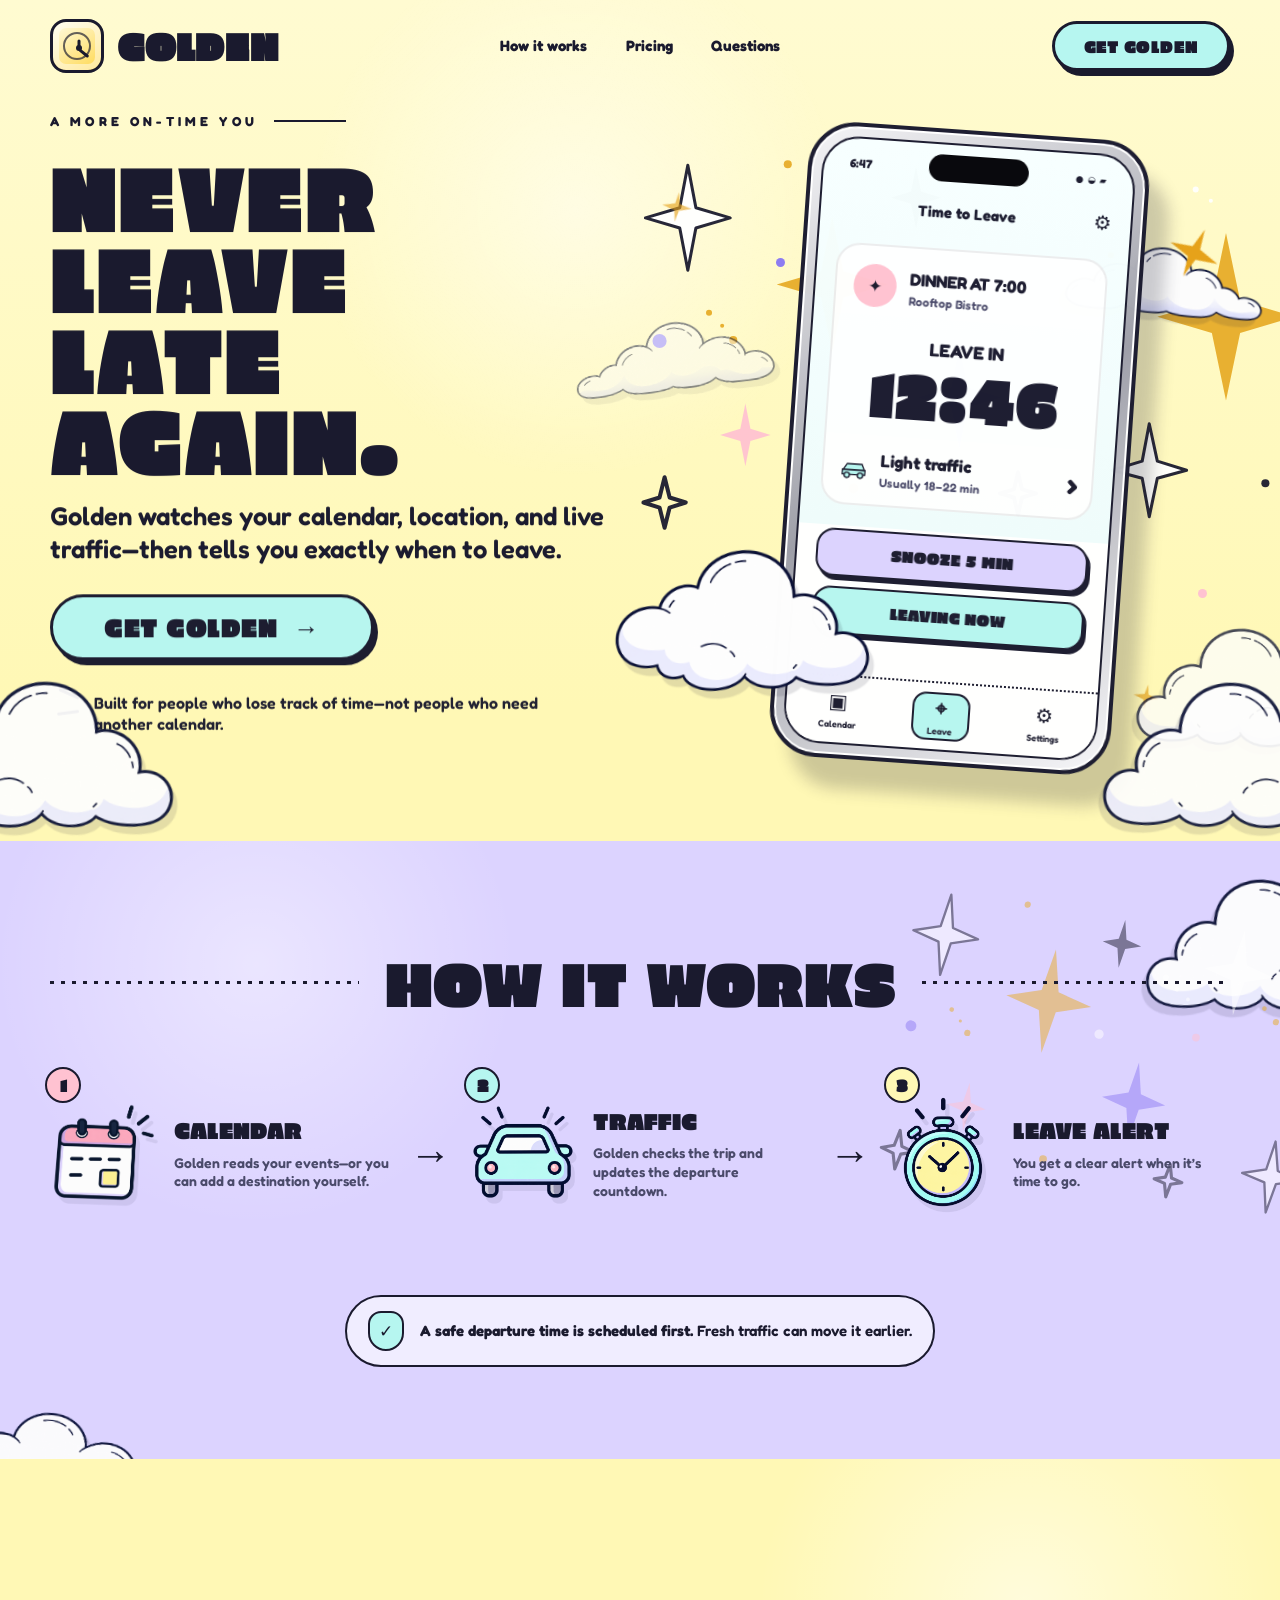
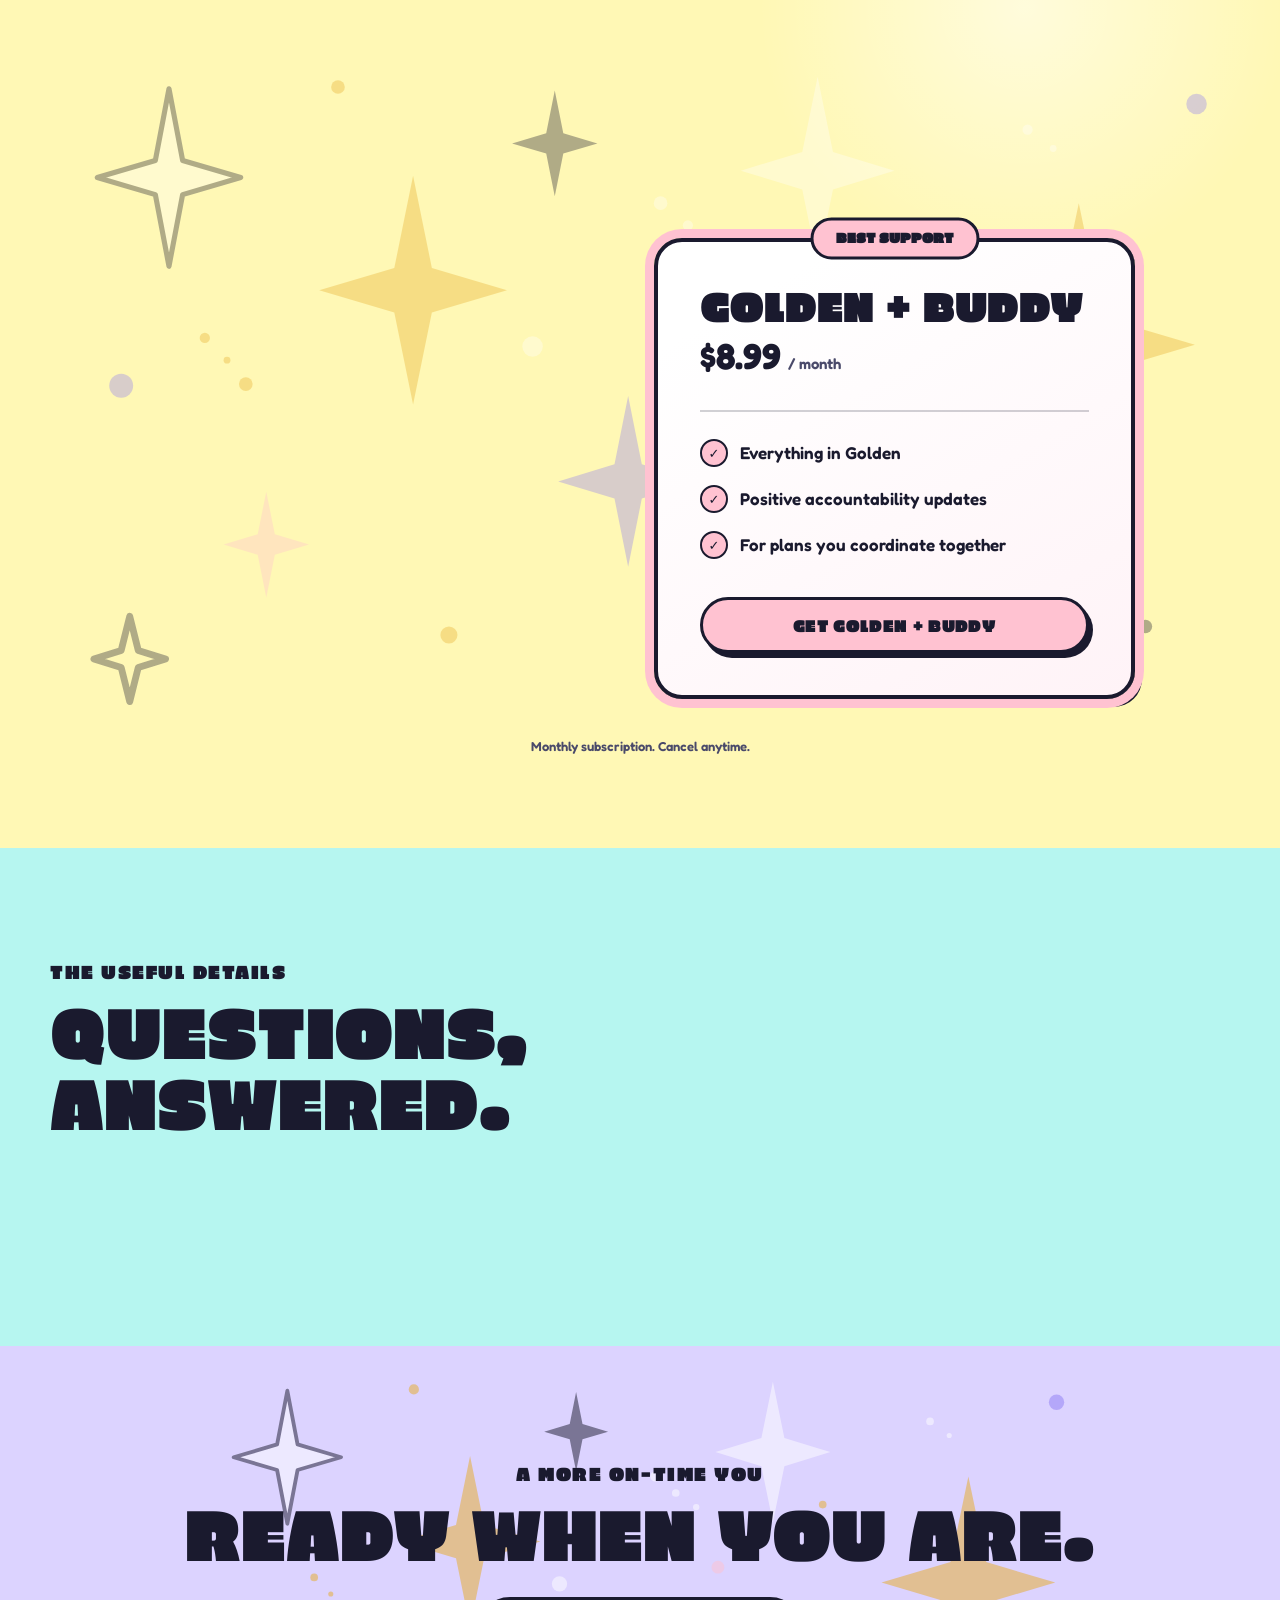
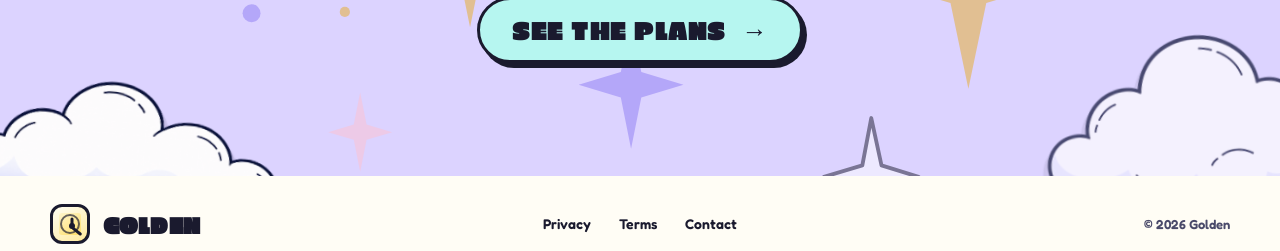
==== commit 1c254cf6: "Move Golden site to /golden" ====
--- a/index.html
+++ b/index.html
@@ -1,293 +1,13 @@
 <!doctype html>
 <html lang="en">
   <head>
-    <meta charset="UTF-8" />
+    <meta charset="utf-8" />
     <meta name="viewport" content="width=device-width, initial-scale=1" />
-    <meta
-      name="description"
-      content="Golden watches your calendar, location, and live traffic—then tells you exactly when to leave."
-    />
-    <meta name="theme-color" content="#fff8b5" />
-    <meta property="og:title" content="Golden — Never leave late again" />
-    <meta
-      property="og:description"
-      content="A live departure countdown built for people who lose track of time."
-    />
-    <title>Golden — Never leave late again</title>
-
-    <link rel="preconnect" href="https://fonts.googleapis.com" />
-    <link rel="preconnect" href="https://fonts.gstatic.com" crossorigin />
-    <link
-      href="https://fonts.googleapis.com/css2?family=Erica+One&amp;family=Fredoka:wght@500;600;700&amp;display=swap"
-      rel="stylesheet"
-    />
-    <link rel="stylesheet" href="styles.css" />
+    <meta http-equiv="refresh" content="0; url=/golden/" />
+    <link rel="canonical" href="https://kijuki.com/golden/" />
+    <title>Golden</title>
   </head>
-
   <body>
-    <a class="skip-link" href="#main">Skip to content</a>
-
-    <header class="hero" id="top">
-      <nav class="nav shell" aria-label="Primary navigation">
-        <a class="brand" href="#top" aria-label="Golden home">
-          <span class="brand-mark" aria-hidden="true">
-            <span class="brand-hand brand-hand--hour"></span>
-            <span class="brand-hand brand-hand--minute"></span>
-            <span class="brand-pin"></span>
-          </span>
-          <span>Golden</span>
-        </a>
-
-        <div class="nav-links">
-          <a href="#how">How it works</a>
-          <a href="#pricing">Pricing</a>
-          <a href="#questions">Questions</a>
-        </div>
-
-        <a class="button button--small button--mint" href="#pricing">Get Golden</a>
-      </nav>
-
-      <div class="hero-layout shell">
-        <div class="hero-copy">
-          <p class="eyebrow"><span>A more on-time you</span></p>
-          <h1>Never leave<br />late again.</h1>
-          <p class="hero-deck">
-            Golden watches your calendar, location, and live traffic—then tells you exactly when to leave.
-          </p>
-          <a class="button button--hero button--mint" href="#pricing">
-            Get Golden <span aria-hidden="true">→</span>
-          </a>
-          <p class="hero-note">
-            Built for people who lose track of time—not people who need another calendar.
-          </p>
-        </div>
-
-        <div class="phone-stage" aria-label="Golden departure countdown preview">
-          <img class="sparkle-art sparkle-art--hero" src="assets/golden-sparkles.svg" alt="" aria-hidden="true" />
-          <span class="spark spark--one" aria-hidden="true"></span>
-          <span class="spark spark--two" aria-hidden="true"></span>
-          <span class="spark spark--three" aria-hidden="true"></span>
-          <span class="spark spark--four" aria-hidden="true"></span>
-          <span class="dot dot--one" aria-hidden="true"></span>
-          <span class="dot dot--two" aria-hidden="true"></span>
-
-          <img class="cloud-art cloud-art--behind-left" src="assets/mock-cloud-wide.png" alt="" aria-hidden="true" />
-          <img class="cloud-art cloud-art--behind-right" src="assets/mock-cloud-wide.png" alt="" aria-hidden="true" />
-
-          <div class="phone">
-            <div class="phone-shell">
-              <div class="phone-screen">
-                <div class="dynamic-island" aria-hidden="true"></div>
-                <div class="status-row">
-                  <span>6:47</span>
-                  <span class="status-icons" aria-hidden="true">● ◒ ▰</span>
-                </div>
-                <div class="app-title-row">
-                  <span></span>
-                  <strong>Time to Leave</strong>
-                  <span class="gear" aria-hidden="true">⚙</span>
-                </div>
-
-                <div class="event-row">
-                  <span class="event-icon" aria-hidden="true">✦</span>
-                  <span>
-                    <strong>Dinner at 7:00</strong>
-                    <small>Rooftop Bistro</small>
-                  </span>
-                </div>
-
-                <div class="countdown">
-                  <span>Leave in</span>
-                  <strong>12:46</strong>
-                </div>
-
-                <div class="traffic-row">
-                  <svg viewBox="0 0 48 32" aria-hidden="true">
-                    <path d="M8 18h32l-4-9H14l-6 9Z" />
-                    <path d="M7 18h34v7H7z" />
-                    <circle cx="14" cy="26" r="4" />
-                    <circle cx="34" cy="26" r="4" />
-                  </svg>
-                  <span><strong>Light traffic</strong><small>Usually 18–22 min</small></span>
-                  <b aria-hidden="true">›</b>
-                </div>
-
-                <button class="phone-action phone-action--lavender" type="button">Snooze 5 min</button>
-                <button class="phone-action phone-action--mint" type="button">Leaving now</button>
-
-                <div class="app-tabs" aria-hidden="true">
-                  <span>▣<small>Calendar</small></span>
-                  <span class="active">⌖<small>Leave</small></span>
-                  <span>⚙<small>Settings</small></span>
-                </div>
-              </div>
-            </div>
-          </div>
-
-          <img class="cloud-art cloud-art--front-left" src="assets/mock-cloud-puffy.png" alt="" aria-hidden="true" />
-          <img class="cloud-art cloud-art--front-right" src="assets/mock-cloud-puffy.png" alt="" aria-hidden="true" />
-        </div>
-      </div>
-
-      <img class="cloud-art cloud-art--hero-edge-left" src="assets/mock-cloud-puffy.png" alt="" aria-hidden="true" />
-      <img class="cloud-art cloud-art--hero-edge-right" src="assets/mock-cloud-puffy.png" alt="" aria-hidden="true" />
-      <img class="cloud-bank cloud-bank--hero" src="assets/mock-cloud-bank.png" alt="" aria-hidden="true" />
-    </header>
-
-    <main id="main">
-      <section class="how" id="how" aria-labelledby="how-title">
-        <img class="sparkle-art sparkle-art--how" src="assets/golden-sparkles.svg" alt="" aria-hidden="true" />
-        <img class="cloud-art cloud-art--how-left" src="assets/mock-cloud-wide.png" alt="" aria-hidden="true" />
-        <img class="cloud-art cloud-art--how-right" src="assets/mock-cloud-puffy.png" alt="" aria-hidden="true" />
-        <div class="shell">
-          <div class="section-heading">
-            <span class="rule"></span>
-            <h2 id="how-title">How it works</h2>
-            <span class="rule"></span>
-          </div>
-
-          <div class="timeline">
-            <article class="timeline-step">
-              <span class="step-number step-number--pink">1</span>
-              <img class="step-icon" src="assets/how-calendar.png" alt="" aria-hidden="true" />
-              <div>
-                <h3>Calendar</h3>
-                <p>Golden reads your events—or you can add a destination yourself.</p>
-              </div>
-            </article>
-
-            <span class="timeline-arrow" aria-hidden="true">→</span>
-
-            <article class="timeline-step">
-              <span class="step-number step-number--mint">2</span>
-              <img class="step-icon" src="assets/how-traffic.png" alt="" aria-hidden="true" />
-              <div>
-                <h3>Traffic</h3>
-                <p>Golden checks the trip and updates the departure countdown.</p>
-              </div>
-            </article>
-
-            <span class="timeline-arrow" aria-hidden="true">→</span>
-
-            <article class="timeline-step">
-              <span class="step-number step-number--yellow">3</span>
-              <img class="step-icon" src="assets/how-leave-alert.png" alt="" aria-hidden="true" />
-              <div>
-                <h3>Leave alert</h3>
-                <p>You get a clear alert when it’s time to go.</p>
-              </div>
-            </article>
-          </div>
-
-          <div class="safety-note">
-            <span class="shield" aria-hidden="true">✓</span>
-            <p><strong>A safe departure time is scheduled first.</strong> Fresh traffic can move it earlier.</p>
-          </div>
-        </div>
-      </section>
-
-      <section class="pricing" id="pricing" aria-labelledby="pricing-title">
-        <img class="sparkle-art sparkle-art--pricing" src="assets/golden-sparkles.svg" alt="" aria-hidden="true" />
-        <div class="shell">
-          <p class="section-kicker">Pick your support</p>
-          <h2 id="pricing-title">One less thing to be late for.</h2>
-          <p class="pricing-intro">Choose your level of support. No trial, no complicated tiers.</p>
-
-          <div class="plans">
-            <article class="plan">
-              <div>
-                <p class="plan-name">Golden</p>
-                <p class="plan-price"><strong>$5.99</strong><span>/ month</span></p>
-              </div>
-              <ul>
-                <li><span>✓</span>Live departure countdown</li>
-                <li><span>✓</span>Calendar or manual destinations</li>
-                <li><span>✓</span>Traffic-aware leave reminders</li>
-              </ul>
-              <a
-                class="button button--plan"
-                href="https://pay.rev.cat/iuofkfysnglvqzpz/?package_id=golden_monthly&amp;hide_back_button=true"
-                target="_blank"
-                rel="noopener noreferrer"
-              >Get Golden</a>
-            </article>
-
-            <article class="plan plan--buddy">
-              <span class="plan-badge">Best support</span>
-              <div>
-                <p class="plan-name">Golden + Buddy</p>
-                <p class="plan-price"><strong>$8.99</strong><span>/ month</span></p>
-              </div>
-              <ul>
-                <li><span>✓</span>Everything in Golden</li>
-                <li><span>✓</span>Positive accountability updates</li>
-                <li><span>✓</span>For plans you coordinate together</li>
-              </ul>
-              <a
-                class="button button--plan button--pink"
-                href="https://pay.rev.cat/iuofkfysnglvqzpz/?package_id=buddy_monthly&amp;hide_back_button=true"
-                target="_blank"
-                rel="noopener noreferrer"
-              >Get Golden + Buddy</a>
-            </article>
-          </div>
-
-          <p class="billing-note">Monthly subscription. Cancel anytime.</p>
-        </div>
-      </section>
-
-      <section class="questions" id="questions" aria-labelledby="questions-title">
-        <div class="shell questions-layout">
-          <div>
-            <p class="section-kicker">The useful details</p>
-            <h2 id="questions-title">Questions, answered.</h2>
-          </div>
-          <div class="faq-list">
-            <details>
-              <summary>Can I add a destination myself?<span>+</span></summary>
-              <p>Yes. Use a calendar event or enter your next destination manually.</p>
-            </details>
-            <details>
-              <summary>What happens if traffic data is delayed?<span>+</span></summary>
-              <p>Golden schedules a safe departure time first, then moves it earlier when fresher traffic calls for more time.</p>
-            </details>
-            <details>
-              <summary>When does my buddy get an update?<span>+</span></summary>
-              <p>Buddy updates are designed for plans you’re coordinating together—not every solo trip on your calendar.</p>
-            </details>
-          </div>
-        </div>
-      </section>
-
-      <section class="final-cta" aria-labelledby="final-title">
-        <img class="sparkle-art sparkle-art--cta" src="assets/golden-sparkles.svg" alt="" aria-hidden="true" />
-        <img class="cloud-art cloud-art--cta-left" src="assets/mock-cloud-wide.png" alt="" aria-hidden="true" />
-        <img class="cloud-art cloud-art--cta-right" src="assets/mock-cloud-puffy.png" alt="" aria-hidden="true" />
-        <div class="shell final-cta-inner">
-          <p class="section-kicker">A more on-time you</p>
-          <h2 id="final-title">Ready when you are.</h2>
-          <a class="button button--hero button--mint" href="#pricing">See the plans <span aria-hidden="true">→</span></a>
-        </div>
-      </section>
-    </main>
-
-    <footer>
-      <div class="shell footer-row">
-        <a class="brand brand--footer" href="#top" aria-label="Golden home">
-          <span class="brand-mark" aria-hidden="true">
-            <span class="brand-hand brand-hand--hour"></span>
-            <span class="brand-hand brand-hand--minute"></span>
-            <span class="brand-pin"></span>
-          </span>
-          <span>Golden</span>
-        </a>
-        <div class="footer-links">
-          <a href="https://golden-api-production-1f42.up.railway.app/privacy">Privacy</a>
-          <a href="https://golden-api-production-1f42.up.railway.app/terms">Terms</a>
-          <a href="mailto:hello@kijuki.com">Contact</a>
-        </div>
-        <p>© 2026 Golden</p>
-      </div>
-    </footer>
+    <p>Golden has moved to <a href="/golden/">kijuki.com/golden</a>.</p>
   </body>
 </html>
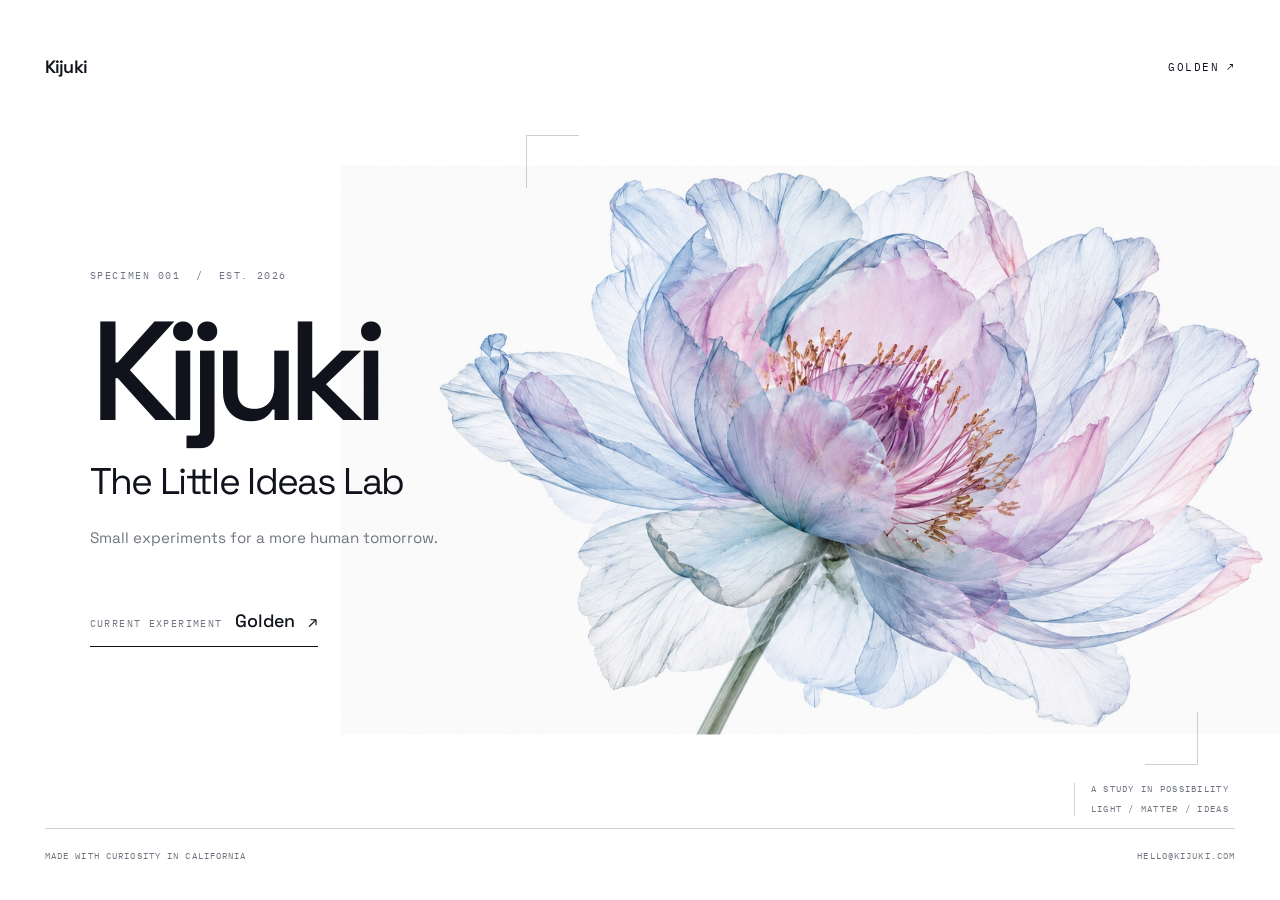
==== commit 82e73588: "Launch minimal Kijuki specimen homepage" ====
--- a/index.html
+++ b/index.html
@@ -3,11 +3,54 @@
   <head>
     <meta charset="utf-8" />
     <meta name="viewport" content="width=device-width, initial-scale=1" />
-    <meta http-equiv="refresh" content="0; url=/golden/" />
-    <link rel="canonical" href="https://kijuki.com/golden/" />
-    <title>Golden</title>
+    <meta name="description" content="Kijuki is the little ideas lab—small experiments for a more human tomorrow." />
+    <meta name="theme-color" content="#ffffff" />
+    <meta property="og:title" content="Kijuki — The Little Ideas Lab" />
+    <meta property="og:description" content="Small experiments for a more human tomorrow." />
+    <meta property="og:type" content="website" />
+    <meta property="og:url" content="https://kijuki.com/" />
+    <link rel="canonical" href="https://kijuki.com/" />
+    <link rel="preconnect" href="https://fonts.googleapis.com" />
+    <link rel="preconnect" href="https://fonts.gstatic.com" crossorigin />
+    <link href="https://fonts.googleapis.com/css2?family=IBM+Plex+Mono:wght@400;500&amp;family=Space+Grotesk:wght@400;500;600&amp;display=swap" rel="stylesheet" />
+    <link rel="preload" href="assets/kijuki-specimen-bloom.jpg" as="image" />
+    <link rel="stylesheet" href="styles.css" />
+    <title>Kijuki — The Little Ideas Lab</title>
   </head>
   <body>
-    <p>Golden has moved to <a href="/golden/">kijuki.com/golden</a>.</p>
+    <a class="skip-link" href="#main">Skip to content</a>
+
+    <header class="site-header" aria-label="Primary navigation">
+      <a class="mini-mark" href="/" aria-label="Kijuki home">Kijuki</a>
+      <a class="nav-link" href="/golden/">Golden <span aria-hidden="true">↗</span></a>
+    </header>
+
+    <main id="main" class="hero">
+      <section class="hero-copy" aria-labelledby="page-title">
+        <p class="specimen-id">Specimen 001&nbsp;&nbsp;/&nbsp;&nbsp;Est. 2026</p>
+        <h1 id="page-title">Kijuki</h1>
+        <p class="subtitle">The Little Ideas Lab</p>
+        <p class="intro">Small experiments for a more human tomorrow.</p>
+        <a class="current-project" href="/golden/">
+          <span class="project-label">Current experiment</span>
+          <span class="project-name">Golden</span>
+          <span class="project-arrow" aria-hidden="true">↗</span>
+        </a>
+      </section>
+
+      <figure class="specimen" aria-label="Translucent peony specimen">
+        <div class="specimen-frame" aria-hidden="true"></div>
+        <img src="assets/kijuki-specimen-bloom.jpg" alt="An ethereal translucent peony in soft blue, pink, and lilac" width="1536" height="1024" />
+        <figcaption>
+          <span>A study in possibility</span>
+          <span>Light / Matter / Ideas</span>
+        </figcaption>
+      </figure>
+    </main>
+
+    <footer class="site-footer">
+      <span>Made with curiosity in California</span>
+      <a href="mailto:hello@kijuki.com">hello@kijuki.com</a>
+    </footer>
   </body>
 </html>
--- a/styles.css
+++ b/styles.css
@@ -0,0 +1,339 @@
+:root {
+  --ink: #11131c;
+  --quiet: #6f7480;
+  --hairline: rgba(17, 19, 28, 0.2);
+  --paper: #fff;
+}
+
+* { box-sizing: border-box; }
+
+html { background: var(--paper); scroll-behavior: smooth; }
+
+body {
+  min-width: 320px;
+  min-height: 100svh;
+  margin: 0;
+  overflow-x: hidden;
+  color: var(--ink);
+  background: var(--paper);
+  font-family: "Space Grotesk", system-ui, sans-serif;
+  -webkit-font-smoothing: antialiased;
+}
+
+a { color: inherit; }
+
+.skip-link {
+  position: fixed;
+  top: 1rem;
+  left: 1rem;
+  z-index: 20;
+  padding: 0.65rem 0.9rem;
+  transform: translateY(-160%);
+  background: var(--ink);
+  color: #fff;
+  font-size: 0.8rem;
+}
+
+.skip-link:focus { transform: translateY(0); }
+
+.site-header {
+  position: absolute;
+  inset: 0 0 auto;
+  z-index: 10;
+  display: flex;
+  align-items: center;
+  justify-content: space-between;
+  width: min(100% - clamp(2rem, 7vw, 8rem), 1680px);
+  margin-inline: auto;
+  padding-top: clamp(1.5rem, 3.5vw, 3rem);
+}
+
+.mini-mark,
+.nav-link { text-decoration: none; }
+
+.mini-mark {
+  font-size: 1.12rem;
+  font-weight: 600;
+  letter-spacing: -0.045em;
+}
+
+.nav-link {
+  display: inline-flex;
+  gap: 0.45rem;
+  align-items: center;
+  min-height: 44px;
+  font-family: "IBM Plex Mono", monospace;
+  font-size: 0.7rem;
+  letter-spacing: 0.14em;
+  text-transform: uppercase;
+}
+
+.nav-link span,
+.project-arrow { transition: transform 180ms ease; }
+
+.nav-link:hover span,
+.nav-link:focus-visible span,
+.current-project:hover .project-arrow,
+.current-project:focus-visible .project-arrow { transform: translate(0.2rem, -0.2rem); }
+
+.hero {
+  position: relative;
+  display: grid;
+  grid-template-columns: minmax(20rem, 0.72fr) minmax(34rem, 1.28fr);
+  align-items: center;
+  min-height: 100svh;
+  isolation: isolate;
+  overflow: hidden;
+}
+
+.hero-copy {
+  z-index: 4;
+  width: min(100%, 42rem);
+  margin-left: max(clamp(1rem, 7vw, 8rem), calc((100vw - 1680px) / 2));
+  padding: 7rem 0 6rem;
+}
+
+.specimen-id,
+.specimen figcaption,
+.project-label,
+.site-footer {
+  font-family: "IBM Plex Mono", monospace;
+  text-transform: uppercase;
+}
+
+.specimen-id {
+  margin: 0 0 clamp(1.5rem, 4vh, 3.5rem);
+  color: var(--quiet);
+  font-size: clamp(0.62rem, 0.65vw, 0.76rem);
+  letter-spacing: 0.16em;
+  opacity: 0;
+  animation: copy-in 700ms 80ms ease-out forwards;
+}
+
+h1 {
+  margin: 0;
+  font-size: clamp(5.2rem, 11vw, 12rem);
+  font-weight: 500;
+  letter-spacing: -0.085em;
+  line-height: 0.76;
+  opacity: 0;
+  animation: copy-in 800ms 150ms cubic-bezier(0.2, 0.75, 0.25, 1) forwards;
+}
+
+.subtitle {
+  margin: clamp(1.6rem, 3vw, 3rem) 0 0;
+  font-size: clamp(1.7rem, 2.9vw, 3.2rem);
+  font-weight: 400;
+  letter-spacing: -0.045em;
+  line-height: 1;
+  opacity: 0;
+  animation: copy-in 800ms 240ms ease-out forwards;
+}
+
+.intro {
+  max-width: 25rem;
+  margin: 1.65rem 0 0;
+  color: var(--quiet);
+  font-size: clamp(0.95rem, 1.15vw, 1.2rem);
+  line-height: 1.5;
+  opacity: 0;
+  animation: copy-in 800ms 310ms ease-out forwards;
+}
+
+.current-project {
+  display: grid;
+  grid-template-columns: auto auto 1fr;
+  gap: 0.8rem;
+  align-items: baseline;
+  width: fit-content;
+  min-height: 48px;
+  margin-top: clamp(2.2rem, 5vh, 4.5rem);
+  padding: 0.9rem 0;
+  border-bottom: 1px solid var(--ink);
+  text-decoration: none;
+  opacity: 0;
+  animation: copy-in 800ms 380ms ease-out forwards;
+}
+
+.project-label {
+  color: var(--quiet);
+  font-size: 0.62rem;
+  letter-spacing: 0.14em;
+}
+
+.project-name { font-size: 1.12rem; font-weight: 500; }
+.project-arrow { justify-self: end; }
+
+.specimen {
+  position: relative;
+  z-index: 1;
+  align-self: stretch;
+  min-width: 0;
+  margin: 0;
+  opacity: 0;
+  animation: bloom-in 1.25s 180ms cubic-bezier(0.16, 0.8, 0.2, 1) forwards;
+}
+
+.specimen::after {
+  position: absolute;
+  inset: 50% auto auto 54%;
+  z-index: -1;
+  width: min(40vw, 42rem);
+  aspect-ratio: 1;
+  border-radius: 50%;
+  background: radial-gradient(circle, rgba(174, 213, 255, 0.14), transparent 68%);
+  content: "";
+  transform: translate(-50%, -50%);
+}
+
+.specimen img {
+  position: absolute;
+  top: 50%;
+  left: 47%;
+  width: min(79vw, 80rem);
+  max-width: none;
+  height: auto;
+  mix-blend-mode: multiply;
+  transform: translate(-50%, -50%);
+  animation: bloom-float 12s 1.5s ease-in-out infinite alternate;
+  filter: saturate(0.88) contrast(0.97);
+}
+
+.specimen-frame {
+  position: absolute;
+  inset: 15% 10% 15% 8%;
+  z-index: 2;
+  pointer-events: none;
+}
+
+.specimen-frame::before,
+.specimen-frame::after {
+  position: absolute;
+  width: 3.25rem;
+  height: 3.25rem;
+  content: "";
+}
+
+.specimen-frame::before {
+  top: 0;
+  left: 0;
+  border-top: 1px solid var(--hairline);
+  border-left: 1px solid var(--hairline);
+}
+
+.specimen-frame::after {
+  right: 0;
+  bottom: 0;
+  border-right: 1px solid var(--hairline);
+  border-bottom: 1px solid var(--hairline);
+}
+
+.specimen figcaption {
+  position: absolute;
+  right: clamp(1.5rem, 4vw, 5rem);
+  bottom: clamp(5.25rem, 9vh, 7.5rem);
+  z-index: 3;
+  display: grid;
+  gap: 0.45rem;
+  padding-left: 1rem;
+  border-left: 1px solid var(--hairline);
+  color: var(--quiet);
+  font-size: 0.57rem;
+  letter-spacing: 0.14em;
+  line-height: 1.4;
+}
+
+.site-footer {
+  position: absolute;
+  right: 0;
+  bottom: 0;
+  left: 0;
+  z-index: 10;
+  display: flex;
+  justify-content: space-between;
+  width: min(100% - clamp(2rem, 7vw, 8rem), 1680px);
+  min-height: 4.5rem;
+  margin-inline: auto;
+  padding-top: 1.25rem;
+  border-top: 1px solid var(--hairline);
+  color: var(--quiet);
+  font-size: 0.58rem;
+  letter-spacing: 0.12em;
+}
+
+.site-footer a { text-decoration: none; }
+
+@keyframes copy-in {
+  from { opacity: 0; transform: translateY(1rem); }
+  to { opacity: 1; transform: translateY(0); }
+}
+
+@keyframes bloom-in {
+  from { opacity: 0; transform: scale(0.94) rotate(1.5deg); }
+  to { opacity: 1; transform: scale(1) rotate(0); }
+}
+
+@keyframes bloom-float {
+  from { transform: translate(-50%, -50%) rotate(-0.6deg) scale(1); }
+  to { transform: translate(-49%, -51.25%) rotate(0.65deg) scale(1.018); }
+}
+
+@media (max-width: 900px) {
+  .site-header { position: relative; }
+
+  .hero { display: block; min-height: auto; overflow: visible; }
+
+  .hero-copy {
+    width: auto;
+    margin: 0;
+    padding: 5.5rem 1.25rem 1.5rem;
+  }
+
+  h1 { font-size: clamp(5.4rem, 27vw, 9rem); }
+  .subtitle { font-size: clamp(1.7rem, 8vw, 2.55rem); }
+
+  .specimen {
+    min-height: min(80vw, 35rem);
+    overflow: hidden;
+  }
+
+  .specimen img {
+    top: 47%;
+    left: 53%;
+    width: min(145vw, 54rem);
+  }
+
+  .specimen-frame { inset: 8% 7% 12%; }
+
+  .specimen figcaption {
+    right: 1.25rem;
+    bottom: 1.25rem;
+  }
+
+  .site-footer {
+    position: relative;
+    width: calc(100% - 2.5rem);
+    min-height: 5.25rem;
+  }
+}
+
+@media (max-width: 520px) {
+  .specimen-id { margin-bottom: 2rem; }
+  .intro { max-width: 18rem; }
+  .current-project { grid-template-columns: auto auto auto; }
+
+  .site-footer {
+    align-items: flex-start;
+    flex-direction: column;
+    justify-content: flex-start;
+    gap: 0.65rem;
+  }
+}
+
+@media (prefers-reduced-motion: reduce) {
+  *, *::before, *::after {
+    scroll-behavior: auto !important;
+    animation-duration: 0.01ms !important;
+    animation-iteration-count: 1 !important;
+  }
+}
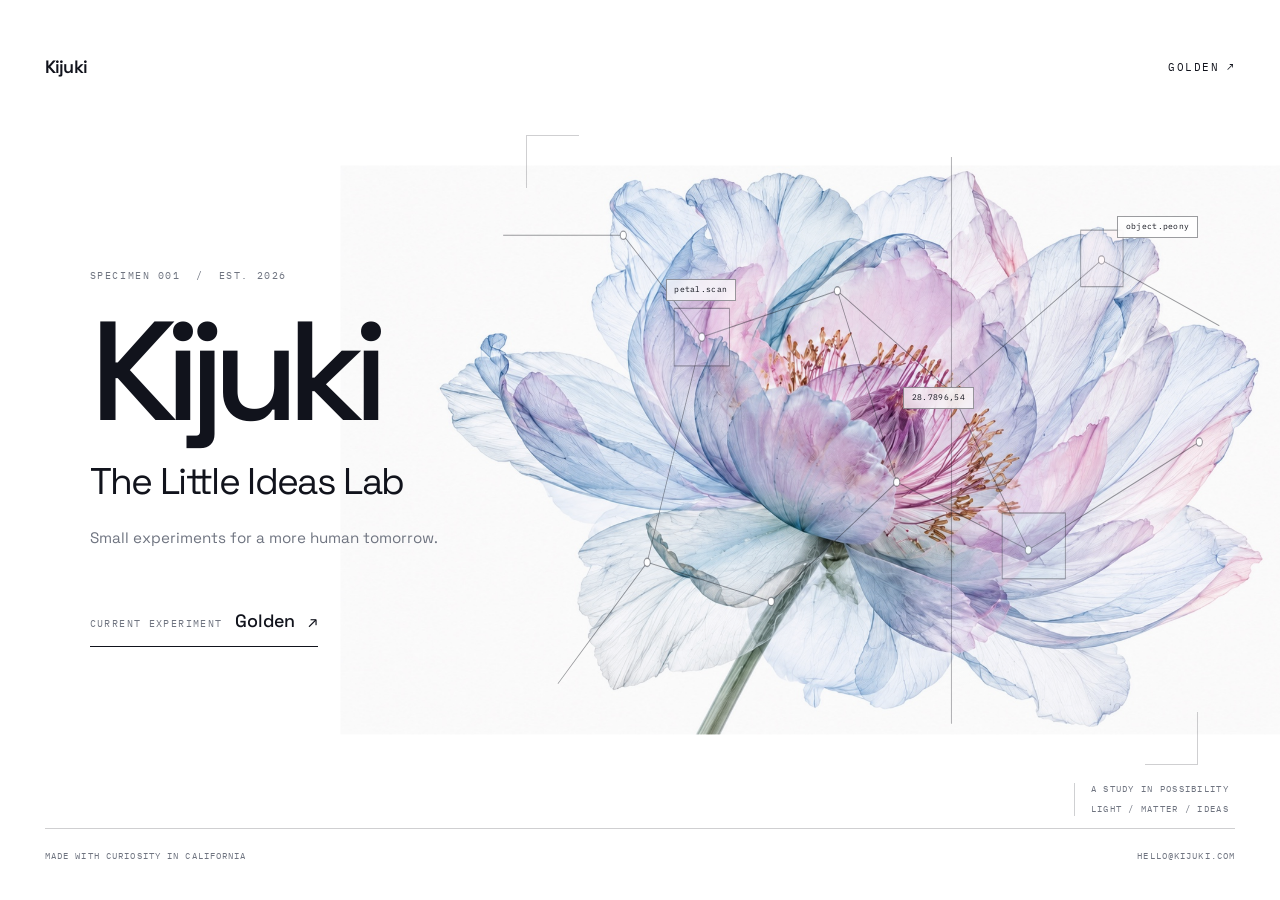
==== commit e7eb2675: "Add specimen mapping overlay to Kijuki" ====
--- a/index.html
+++ b/index.html
@@ -41,6 +41,34 @@
       <figure class="specimen" aria-label="Translucent peony specimen">
         <div class="specimen-frame" aria-hidden="true"></div>
         <img src="assets/kijuki-specimen-bloom.jpg" alt="An ethereal translucent peony in soft blue, pink, and lilac" width="1536" height="1024" />
+        <svg class="specimen-network" viewBox="0 0 1000 700" preserveAspectRatio="none" aria-hidden="true">
+          <g class="network-lines">
+            <path d="M34 150 L190 150 L292 249 L468 204 L616 302 L811 174 L964 238" />
+            <path d="M105 586 L221 468 L382 506 L545 390 L716 456 L938 351" />
+            <path d="M616 74 L616 625" />
+            <path d="M292 249 L221 468 M468 204 L545 390 M616 302 L716 456" />
+          </g>
+          <g class="network-nodes">
+            <circle cx="190" cy="150" r="4" />
+            <circle cx="292" cy="249" r="4" />
+            <circle cx="468" cy="204" r="4" />
+            <circle cx="616" cy="302" r="4" />
+            <circle cx="811" cy="174" r="4" />
+            <circle cx="221" cy="468" r="4" />
+            <circle cx="382" cy="506" r="4" />
+            <circle cx="545" cy="390" r="4" />
+            <circle cx="716" cy="456" r="4" />
+            <circle cx="938" cy="351" r="4" />
+          </g>
+          <g class="network-squares">
+            <rect x="256" y="221" width="72" height="56" />
+            <rect x="682" y="420" width="82" height="64" />
+            <rect x="784" y="145" width="55" height="55" />
+          </g>
+        </svg>
+        <span class="data-tag data-tag--one" aria-hidden="true">petal.scan</span>
+        <span class="data-tag data-tag--two" aria-hidden="true">28.7896,54</span>
+        <span class="data-tag data-tag--three" aria-hidden="true">object.peony</span>
         <figcaption>
           <span>A study in possibility</span>
           <span>Light / Matter / Ideas</span>
--- a/styles.css
+++ b/styles.css
@@ -198,6 +198,59 @@
   animation: bloom-float 12s 1.5s ease-in-out infinite alternate;
   filter: saturate(0.88) contrast(0.97);
 }
+
+.specimen-network {
+  position: absolute;
+  inset: 9% 4% 11% 2%;
+  z-index: 3;
+  width: 94%;
+  height: 80%;
+  overflow: visible;
+  pointer-events: none;
+}
+
+.network-lines,
+.network-nodes,
+.network-squares {
+  fill: none;
+  stroke: rgba(17, 19, 28, 0.42);
+  stroke-width: 1;
+  vector-effect: non-scaling-stroke;
+}
+
+.network-lines {
+  stroke-dasharray: 2400;
+  stroke-dashoffset: 2400;
+  animation: network-in 1.8s 780ms cubic-bezier(0.2, 0.75, 0.25, 1) forwards;
+}
+
+.network-nodes {
+  fill: #fff;
+  stroke-width: 1.3;
+}
+
+.network-squares rect:nth-child(1) { fill: rgba(227, 218, 255, 0.2); }
+.network-squares rect:nth-child(2) { fill: rgba(201, 236, 242, 0.22); }
+.network-squares rect:nth-child(3) { fill: rgba(255, 217, 228, 0.2); }
+
+.data-tag {
+  position: absolute;
+  z-index: 4;
+  padding: 0.38rem 0.48rem;
+  border: 1px solid rgba(17, 19, 28, 0.42);
+  background: rgba(255, 255, 255, 0.75);
+  font-family: "IBM Plex Mono", monospace;
+  font-size: clamp(0.48rem, 0.53vw, 0.62rem);
+  letter-spacing: 0.04em;
+  line-height: 1;
+  opacity: 0;
+  backdrop-filter: blur(4px);
+  animation: tag-in 500ms 1.3s ease-out forwards;
+}
+
+.data-tag--one { top: 31%; left: 25%; }
+.data-tag--two { top: 43%; left: 54%; }
+.data-tag--three { top: 24%; right: 10%; }
 
 .specimen-frame {
   position: absolute;
@@ -278,6 +331,15 @@
   to { transform: translate(-49%, -51.25%) rotate(0.65deg) scale(1.018); }
 }
 
+@keyframes network-in {
+  to { stroke-dashoffset: 0; }
+}
+
+@keyframes tag-in {
+  from { opacity: 0; transform: translateY(0.35rem); }
+  to { opacity: 1; transform: translateY(0); }
+}
+
 @media (max-width: 900px) {
   .site-header { position: relative; }
 
@@ -309,6 +371,16 @@
     right: 1.25rem;
     bottom: 1.25rem;
   }
+
+  .specimen-network {
+    inset: 6% 2% 12%;
+    width: 96%;
+    height: 82%;
+  }
+
+  .data-tag--one { top: 27%; left: 12%; }
+  .data-tag--two { top: 51%; left: 55%; }
+  .data-tag--three { display: none; }
 
   .site-footer {
     position: relative;
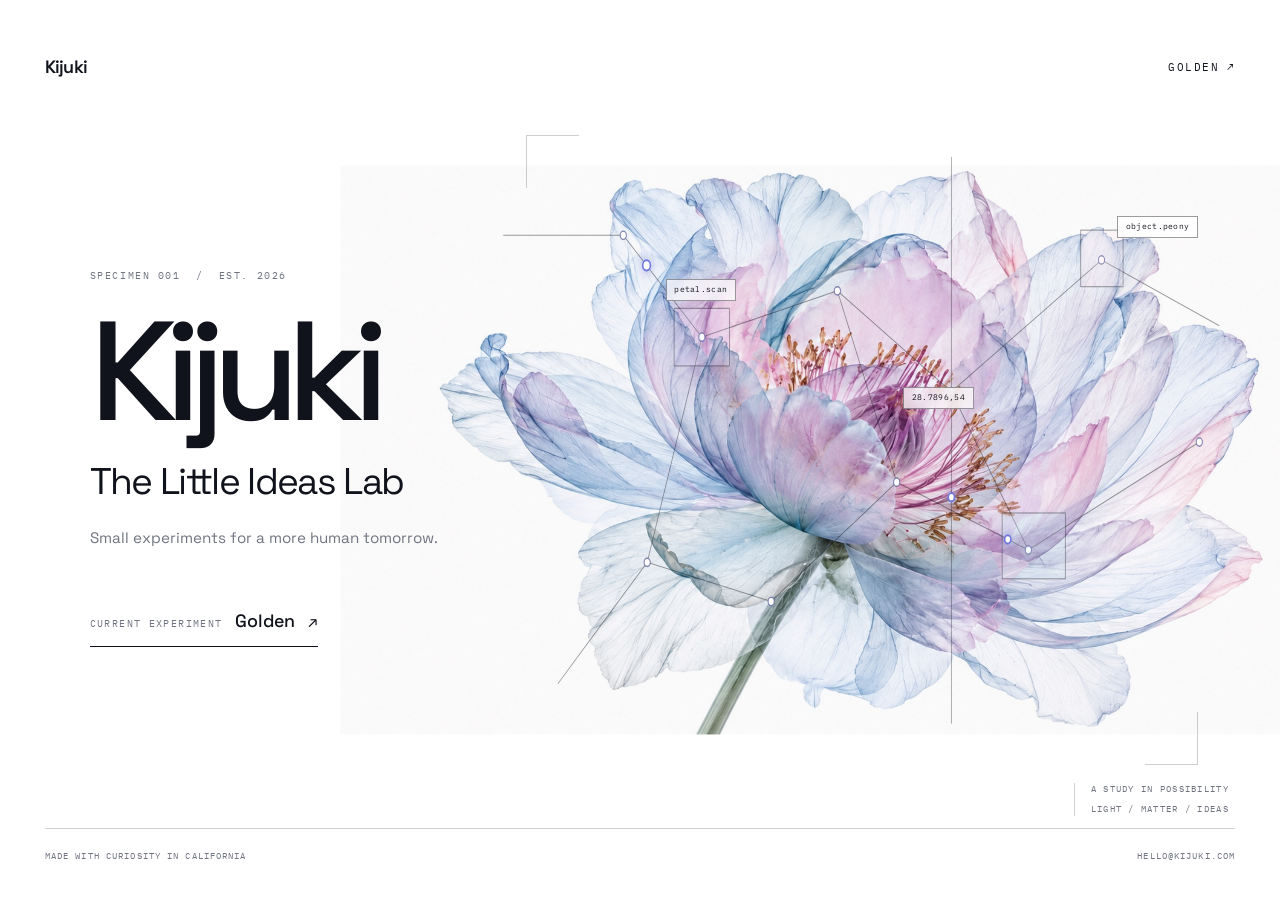
==== commit 6e34565d: "Animate Kijuki specimen signals" ====
--- a/index.html
+++ b/index.html
@@ -43,10 +43,10 @@
         <img src="assets/kijuki-specimen-bloom.jpg" alt="An ethereal translucent peony in soft blue, pink, and lilac" width="1536" height="1024" />
         <svg class="specimen-network" viewBox="0 0 1000 700" preserveAspectRatio="none" aria-hidden="true">
           <g class="network-lines">
-            <path d="M34 150 L190 150 L292 249 L468 204 L616 302 L811 174 L964 238" />
-            <path d="M105 586 L221 468 L382 506 L545 390 L716 456 L938 351" />
-            <path d="M616 74 L616 625" />
-            <path d="M292 249 L221 468 M468 204 L545 390 M616 302 L716 456" />
+            <path id="route-a" d="M34 150 L190 150 L292 249 L468 204 L616 302 L811 174 L964 238" />
+            <path id="route-b" d="M105 586 L221 468 L382 506 L545 390 L716 456 L938 351" />
+            <path id="route-c" d="M616 74 L616 625" />
+            <path id="route-d" d="M292 249 L221 468 M468 204 L545 390 M616 302 L716 456" />
           </g>
           <g class="network-nodes">
             <circle cx="190" cy="150" r="4" />
@@ -65,6 +65,29 @@
             <rect x="682" y="420" width="82" height="64" />
             <rect x="784" y="145" width="55" height="55" />
           </g>
+          <g class="node-rings">
+            <circle cx="190" cy="150" r="4" />
+            <circle cx="292" cy="249" r="4" />
+            <circle cx="468" cy="204" r="4" />
+            <circle cx="616" cy="302" r="4" />
+            <circle cx="811" cy="174" r="4" />
+            <circle cx="221" cy="468" r="4" />
+            <circle cx="382" cy="506" r="4" />
+            <circle cx="545" cy="390" r="4" />
+            <circle cx="716" cy="456" r="4" />
+            <circle cx="938" cy="351" r="4" />
+          </g>
+          <g class="signal-points">
+            <circle r="5">
+              <animateMotion path="M34 150 L190 150 L292 249 L468 204 L616 302 L811 174 L964 238" dur="8s" repeatCount="indefinite" />
+            </circle>
+            <circle r="4">
+              <animateMotion path="M105 586 L221 468 L382 506 L545 390 L716 456 L938 351" dur="7s" begin="-3.5s" repeatCount="indefinite" />
+            </circle>
+            <circle r="4">
+              <animateMotion path="M616 74 L616 625" dur="5s" begin="-1.5s" repeatCount="indefinite" />
+            </circle>
+          </g>
         </svg>
         <span class="data-tag data-tag--one" aria-hidden="true">petal.scan</span>
         <span class="data-tag data-tag--two" aria-hidden="true">28.7896,54</span>
--- a/styles.css
+++ b/styles.css
@@ -224,14 +224,66 @@
   animation: network-in 1.8s 780ms cubic-bezier(0.2, 0.75, 0.25, 1) forwards;
 }
 
+.network-lines path {
+  animation: line-current 9s 2.2s linear infinite;
+}
+
 .network-nodes {
   fill: #fff;
   stroke-width: 1.3;
 }
 
+.network-nodes circle {
+  transform-box: fill-box;
+  transform-origin: center;
+  animation: node-core 3.8s ease-in-out infinite;
+}
+
+.network-nodes circle:nth-child(2n) { animation-delay: -1.4s; }
+.network-nodes circle:nth-child(3n) { animation-delay: -2.7s; }
+
+.node-rings {
+  fill: none;
+  stroke: rgba(111, 118, 217, 0.55);
+  stroke-width: 1;
+  pointer-events: none;
+}
+
+.node-rings circle {
+  transform-box: fill-box;
+  transform-origin: center;
+  animation: node-ring 4.6s cubic-bezier(0.22, 0.7, 0.25, 1) infinite;
+}
+
+.node-rings circle:nth-child(2) { animation-delay: -1.1s; }
+.node-rings circle:nth-child(3) { animation-delay: -2.4s; }
+.node-rings circle:nth-child(4) { animation-delay: -3.5s; }
+.node-rings circle:nth-child(5) { animation-delay: -0.6s; }
+.node-rings circle:nth-child(6) { animation-delay: -3s; }
+.node-rings circle:nth-child(7) { animation-delay: -1.8s; }
+.node-rings circle:nth-child(8) { animation-delay: -4.1s; }
+.node-rings circle:nth-child(9) { animation-delay: -2.1s; }
+.node-rings circle:nth-child(10) { animation-delay: -0.2s; }
+
+.signal-points circle {
+  fill: #fff;
+  stroke: #7078dd;
+  stroke-width: 2;
+  filter: drop-shadow(0 0 5px rgba(111, 118, 217, 0.65));
+}
+
 .network-squares rect:nth-child(1) { fill: rgba(227, 218, 255, 0.2); }
 .network-squares rect:nth-child(2) { fill: rgba(201, 236, 242, 0.22); }
 .network-squares rect:nth-child(3) { fill: rgba(255, 217, 228, 0.2); }
+
+.network-squares rect {
+  transform-box: fill-box;
+  transform-origin: center;
+  animation: cell-scan 6s ease-in-out infinite;
+}
+
+.network-squares rect:nth-child(2) { animation-delay: -2s; }
+.network-squares rect:nth-child(3) { animation-delay: -4s; }
 
 .data-tag {
   position: absolute;
@@ -335,6 +387,27 @@
   to { stroke-dashoffset: 0; }
 }
 
+@keyframes line-current {
+  0%, 100% { stroke: rgba(17, 19, 28, 0.38); }
+  50% { stroke: rgba(111, 118, 217, 0.62); }
+}
+
+@keyframes node-core {
+  0%, 100% { fill: #fff; stroke: rgba(17, 19, 28, 0.48); transform: scale(1); }
+  45% { fill: #aeb3ff; stroke: #626ad1; transform: scale(1.5); }
+}
+
+@keyframes node-ring {
+  0% { opacity: 0; transform: scale(0.4); }
+  12% { opacity: 0.75; }
+  70%, 100% { opacity: 0; transform: scale(4.2); }
+}
+
+@keyframes cell-scan {
+  0%, 100% { opacity: 0.58; transform: scale(1); }
+  45% { opacity: 1; transform: scale(1.055); stroke: rgba(111, 118, 217, 0.78); }
+}
+
 @keyframes tag-in {
   from { opacity: 0; transform: translateY(0.35rem); }
   to { opacity: 1; transform: translateY(0); }
@@ -408,4 +481,7 @@
     animation-duration: 0.01ms !important;
     animation-iteration-count: 1 !important;
   }
-}
+
+  .signal-points,
+  .node-rings { display: none; }
+}
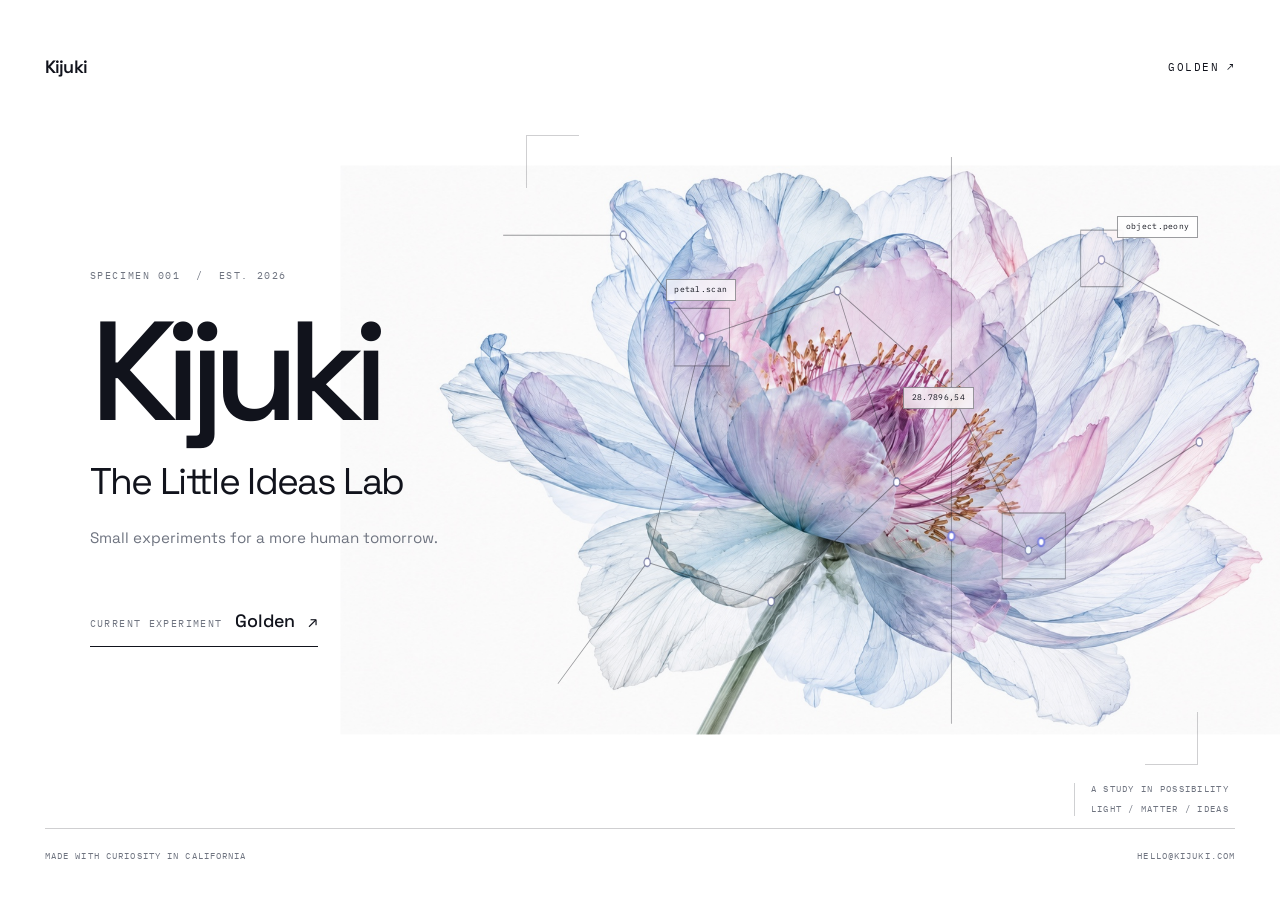
==== commit 30f8c9ca: "Add flashing specimen crop windows" ====
--- a/index.html
+++ b/index.html
@@ -65,6 +65,11 @@
             <rect x="682" y="420" width="82" height="64" />
             <rect x="784" y="145" width="55" height="55" />
           </g>
+          <g class="scan-flashes">
+            <rect x="256" y="221" width="72" height="56" />
+            <rect x="682" y="420" width="82" height="64" />
+            <rect x="784" y="145" width="55" height="55" />
+          </g>
           <g class="node-rings">
             <circle cx="190" cy="150" r="4" />
             <circle cx="292" cy="249" r="4" />
--- a/styles.css
+++ b/styles.css
@@ -284,6 +284,36 @@
 
 .network-squares rect:nth-child(2) { animation-delay: -2s; }
 .network-squares rect:nth-child(3) { animation-delay: -4s; }
+
+.scan-flashes {
+  pointer-events: none;
+  mix-blend-mode: screen;
+}
+
+.scan-flashes rect {
+  fill: rgba(255, 255, 255, 0.96);
+  stroke: rgba(111, 118, 217, 0.85);
+  stroke-width: 1;
+  opacity: 0;
+  filter: drop-shadow(0 0 9px rgba(143, 151, 255, 0.68));
+  transform-box: fill-box;
+  transform-origin: center;
+  animation: crop-flash 5.8s linear infinite;
+}
+
+.scan-flashes rect:nth-child(2) {
+  fill: rgba(232, 255, 255, 0.94);
+  stroke: rgba(81, 184, 200, 0.78);
+  animation-duration: 7.1s;
+  animation-delay: -2.35s;
+}
+
+.scan-flashes rect:nth-child(3) {
+  fill: rgba(255, 237, 246, 0.95);
+  stroke: rgba(214, 111, 166, 0.76);
+  animation-duration: 6.4s;
+  animation-delay: -4.1s;
+}
 
 .data-tag {
   position: absolute;
@@ -408,6 +438,29 @@
   45% { opacity: 1; transform: scale(1.055); stroke: rgba(111, 118, 217, 0.78); }
 }
 
+@keyframes crop-flash {
+  0%, 12%, 18%, 46%, 52%, 77%, 85%, 100% {
+    opacity: 0;
+    transform: scale(0.98);
+  }
+  13% {
+    opacity: 0.4;
+    transform: scale(1.01);
+  }
+  14.5%, 48%, 79% {
+    opacity: 0.9;
+    transform: scale(1.045);
+  }
+  16%, 50%, 82% {
+    opacity: 0.18;
+    transform: scale(1);
+  }
+  83% {
+    opacity: 0.72;
+    transform: scale(1.025);
+  }
+}
+
 @keyframes tag-in {
   from { opacity: 0; transform: translateY(0.35rem); }
   to { opacity: 1; transform: translateY(0); }
@@ -483,5 +536,6 @@
   }
 
   .signal-points,
-  .node-rings { display: none; }
-}
+  .node-rings,
+  .scan-flashes { display: none; }
+}
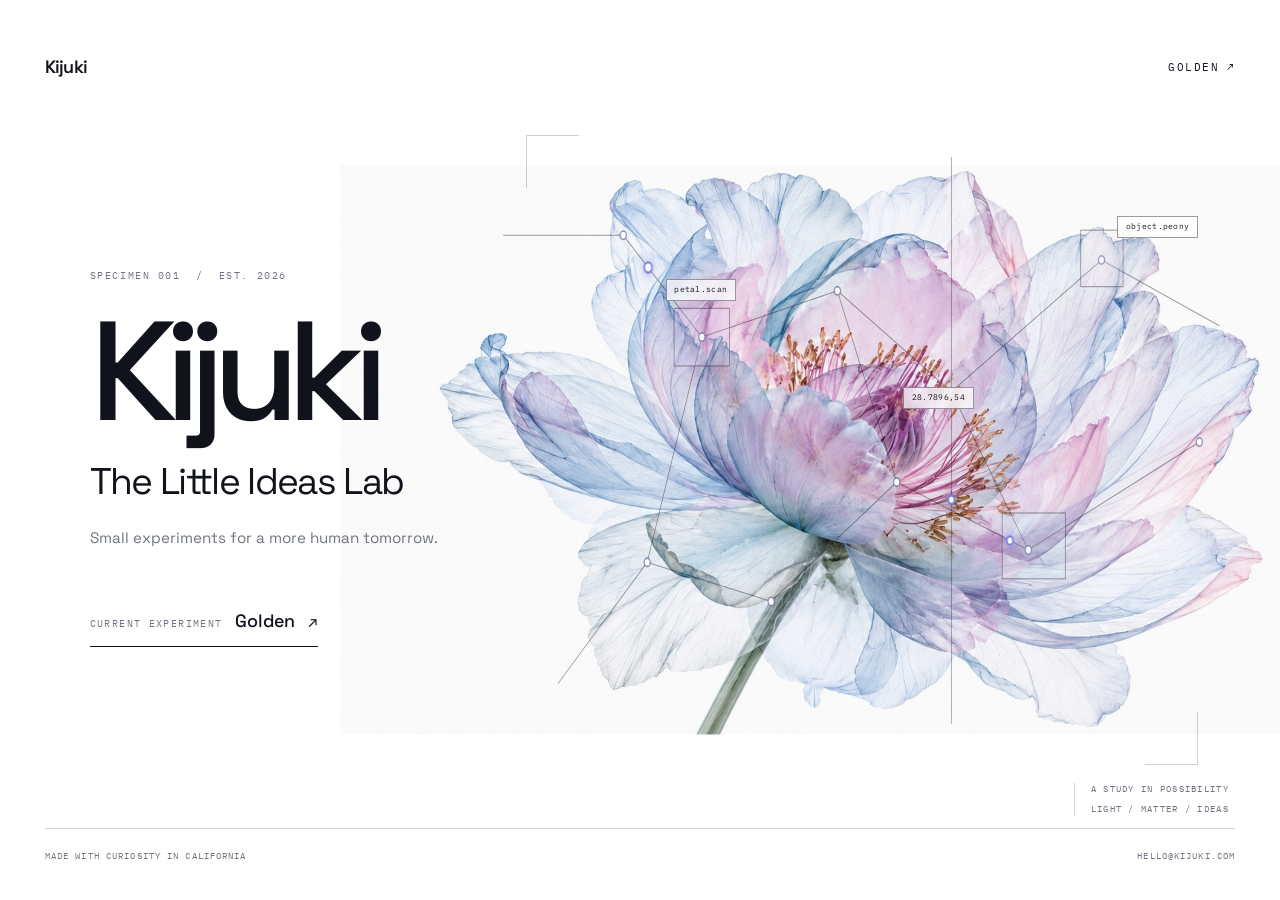
==== commit 34a502fb: "Version Kijuki animation stylesheet" ====
--- a/index.html
+++ b/index.html
@@ -14,7 +14,7 @@
     <link rel="preconnect" href="https://fonts.gstatic.com" crossorigin />
     <link href="https://fonts.googleapis.com/css2?family=IBM+Plex+Mono:wght@400;500&amp;family=Space+Grotesk:wght@400;500;600&amp;display=swap" rel="stylesheet" />
     <link rel="preload" href="assets/kijuki-specimen-bloom.jpg" as="image" />
-    <link rel="stylesheet" href="styles.css" />
+    <link rel="stylesheet" href="styles.css?v=4" />
     <title>Kijuki — The Little Ideas Lab</title>
   </head>
   <body>
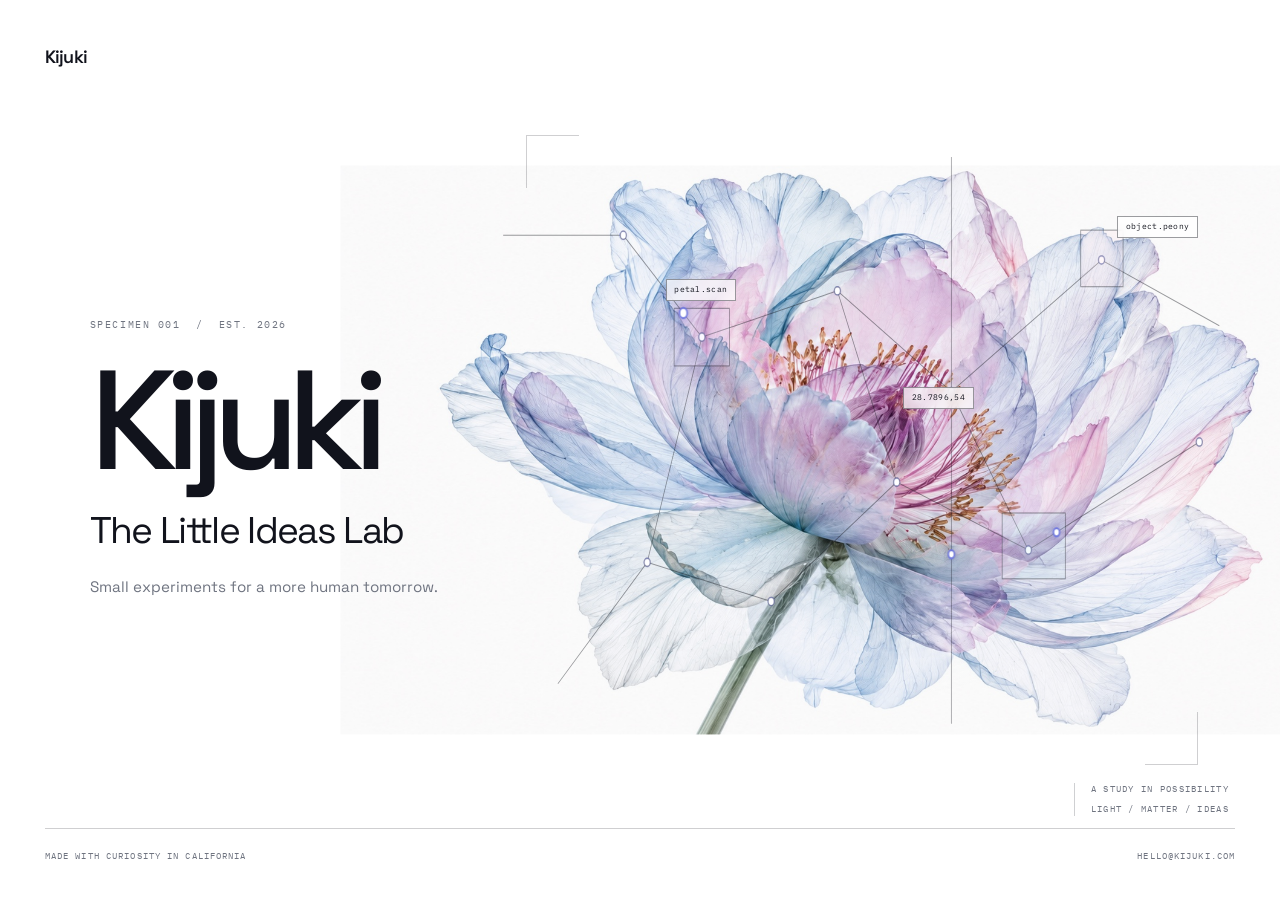
==== commit a43550e9: "Remove Golden links from Kijuki homepage" ====
--- a/index.html
+++ b/index.html
@@ -14,15 +14,14 @@
     <link rel="preconnect" href="https://fonts.gstatic.com" crossorigin />
     <link href="https://fonts.googleapis.com/css2?family=IBM+Plex+Mono:wght@400;500&amp;family=Space+Grotesk:wght@400;500;600&amp;display=swap" rel="stylesheet" />
     <link rel="preload" href="assets/kijuki-specimen-bloom.jpg" as="image" />
-    <link rel="stylesheet" href="styles.css?v=4" />
+    <link rel="stylesheet" href="styles.css?v=5" />
     <title>Kijuki — The Little Ideas Lab</title>
   </head>
   <body>
     <a class="skip-link" href="#main">Skip to content</a>
 
-    <header class="site-header" aria-label="Primary navigation">
+    <header class="site-header">
       <a class="mini-mark" href="/" aria-label="Kijuki home">Kijuki</a>
-      <a class="nav-link" href="/golden/">Golden <span aria-hidden="true">↗</span></a>
     </header>
 
     <main id="main" class="hero">
@@ -31,11 +30,6 @@
         <h1 id="page-title">Kijuki</h1>
         <p class="subtitle">The Little Ideas Lab</p>
         <p class="intro">Small experiments for a more human tomorrow.</p>
-        <a class="current-project" href="/golden/">
-          <span class="project-label">Current experiment</span>
-          <span class="project-name">Golden</span>
-          <span class="project-arrow" aria-hidden="true">↗</span>
-        </a>
       </section>
 
       <figure class="specimen" aria-label="Translucent peony specimen">
--- a/styles.css
+++ b/styles.css
@@ -48,33 +48,13 @@
   padding-top: clamp(1.5rem, 3.5vw, 3rem);
 }
 
-.mini-mark,
-.nav-link { text-decoration: none; }
+.mini-mark { text-decoration: none; }
 
 .mini-mark {
   font-size: 1.12rem;
   font-weight: 600;
   letter-spacing: -0.045em;
 }
-
-.nav-link {
-  display: inline-flex;
-  gap: 0.45rem;
-  align-items: center;
-  min-height: 44px;
-  font-family: "IBM Plex Mono", monospace;
-  font-size: 0.7rem;
-  letter-spacing: 0.14em;
-  text-transform: uppercase;
-}
-
-.nav-link span,
-.project-arrow { transition: transform 180ms ease; }
-
-.nav-link:hover span,
-.nav-link:focus-visible span,
-.current-project:hover .project-arrow,
-.current-project:focus-visible .project-arrow { transform: translate(0.2rem, -0.2rem); }
 
 .hero {
   position: relative;
@@ -95,7 +75,6 @@
 
 .specimen-id,
 .specimen figcaption,
-.project-label,
 .site-footer {
   font-family: "IBM Plex Mono", monospace;
   text-transform: uppercase;
@@ -139,30 +118,6 @@
   opacity: 0;
   animation: copy-in 800ms 310ms ease-out forwards;
 }
-
-.current-project {
-  display: grid;
-  grid-template-columns: auto auto 1fr;
-  gap: 0.8rem;
-  align-items: baseline;
-  width: fit-content;
-  min-height: 48px;
-  margin-top: clamp(2.2rem, 5vh, 4.5rem);
-  padding: 0.9rem 0;
-  border-bottom: 1px solid var(--ink);
-  text-decoration: none;
-  opacity: 0;
-  animation: copy-in 800ms 380ms ease-out forwards;
-}
-
-.project-label {
-  color: var(--quiet);
-  font-size: 0.62rem;
-  letter-spacing: 0.14em;
-}
-
-.project-name { font-size: 1.12rem; font-weight: 500; }
-.project-arrow { justify-self: end; }
 
 .specimen {
   position: relative;
@@ -518,7 +473,6 @@
 @media (max-width: 520px) {
   .specimen-id { margin-bottom: 2rem; }
   .intro { max-width: 18rem; }
-  .current-project { grid-template-columns: auto auto auto; }
 
   .site-footer {
     align-items: flex-start;
